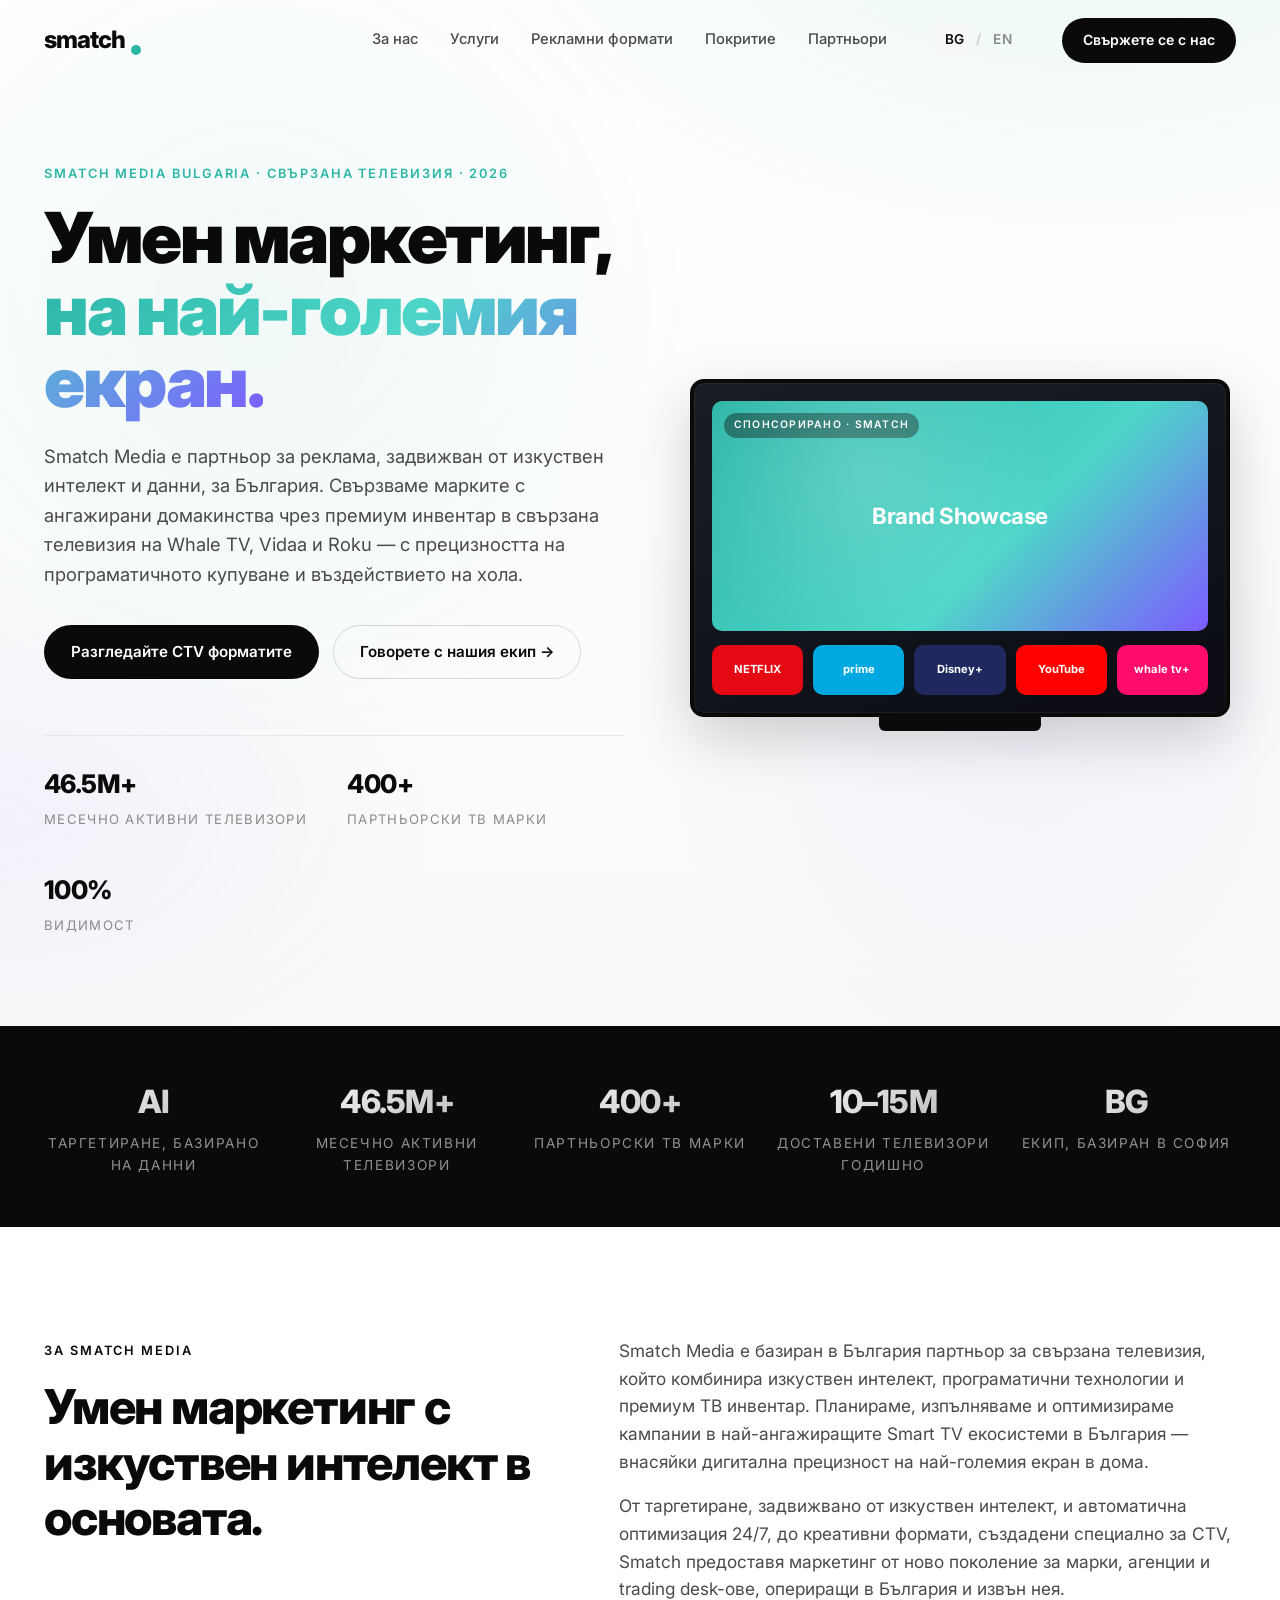
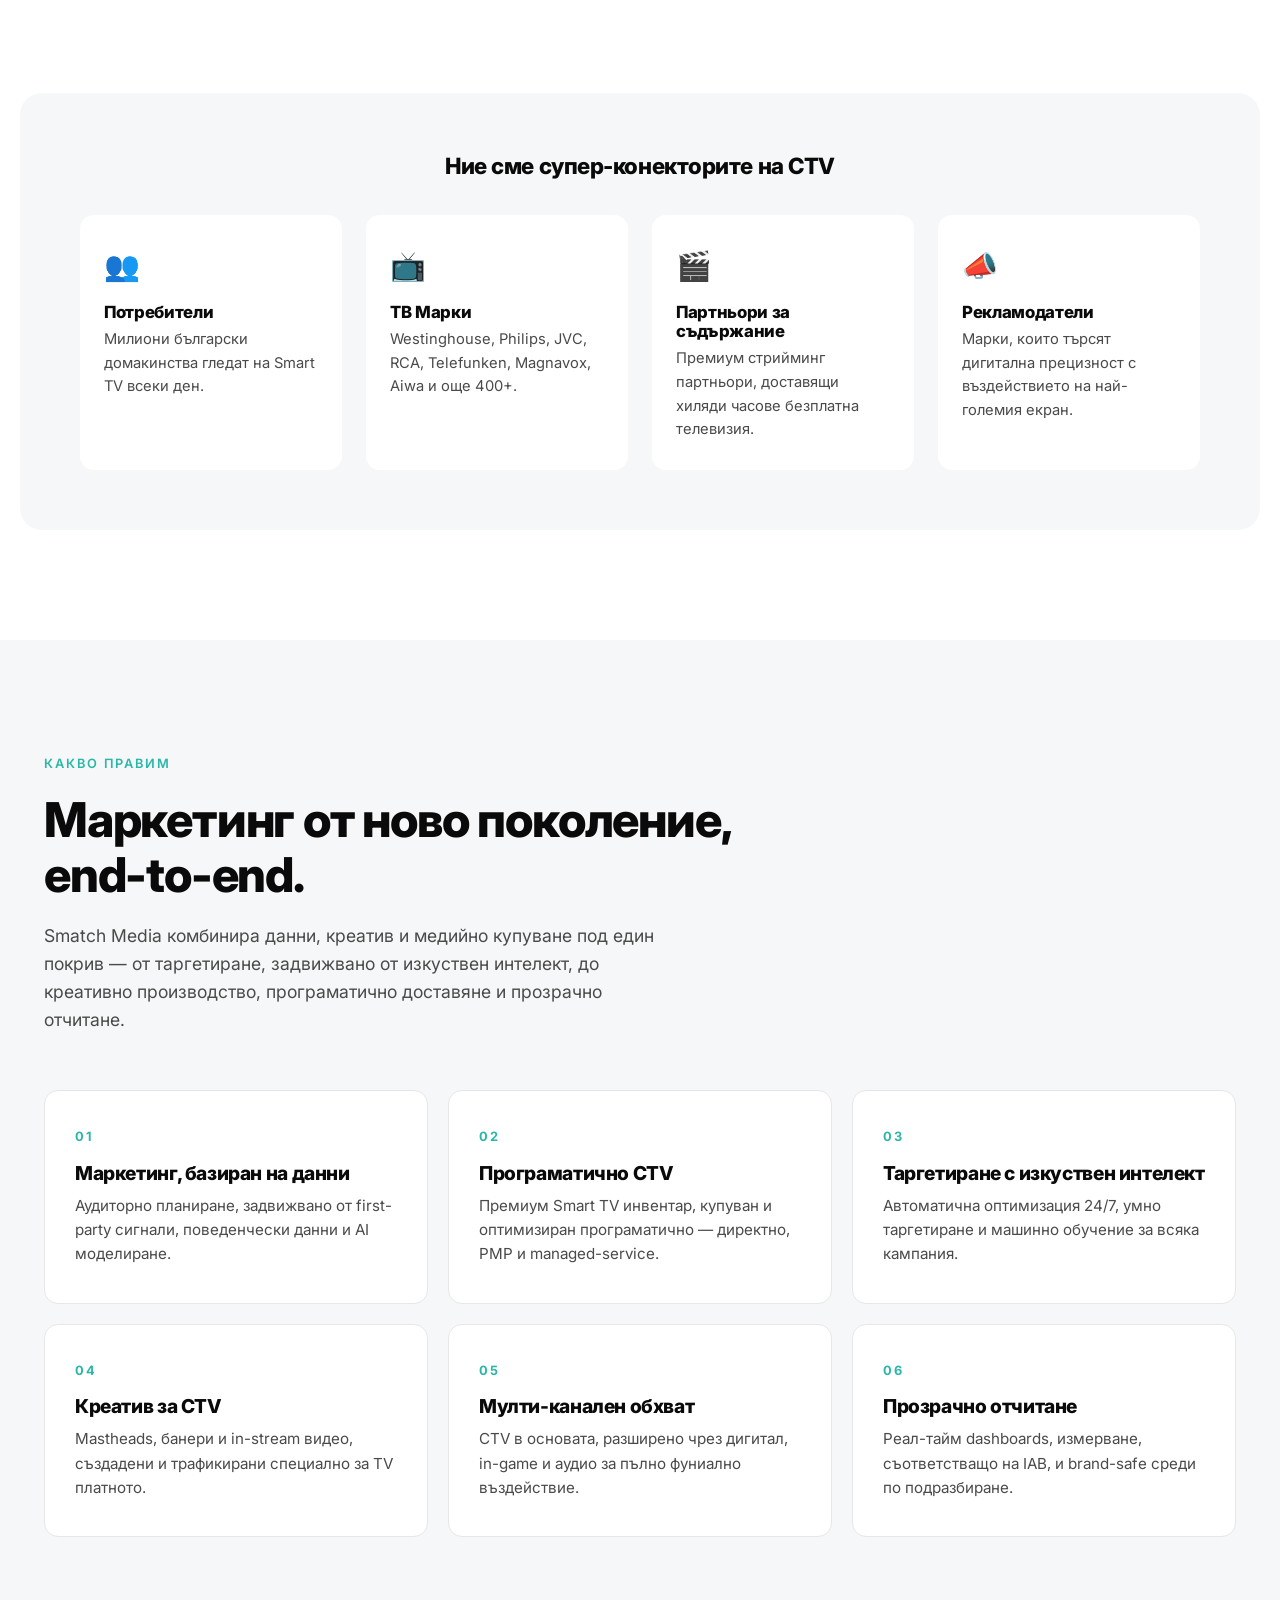
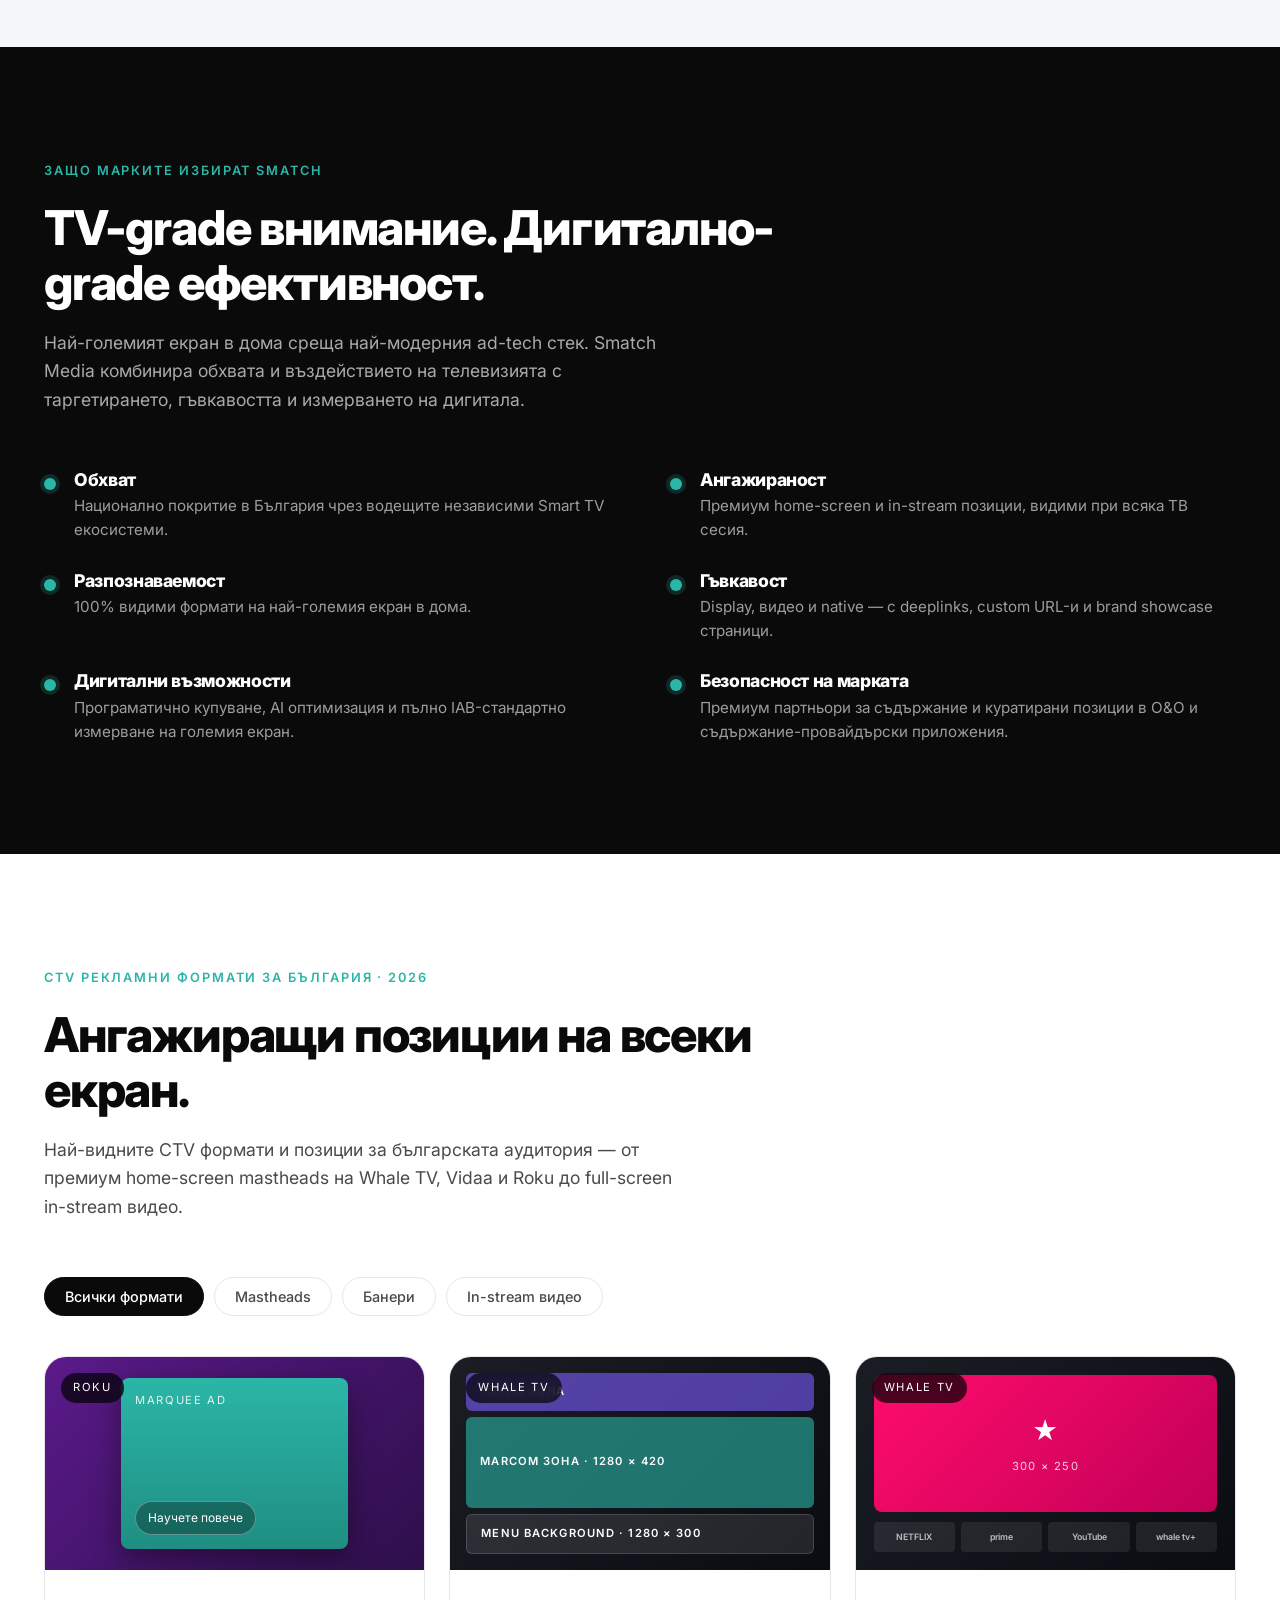
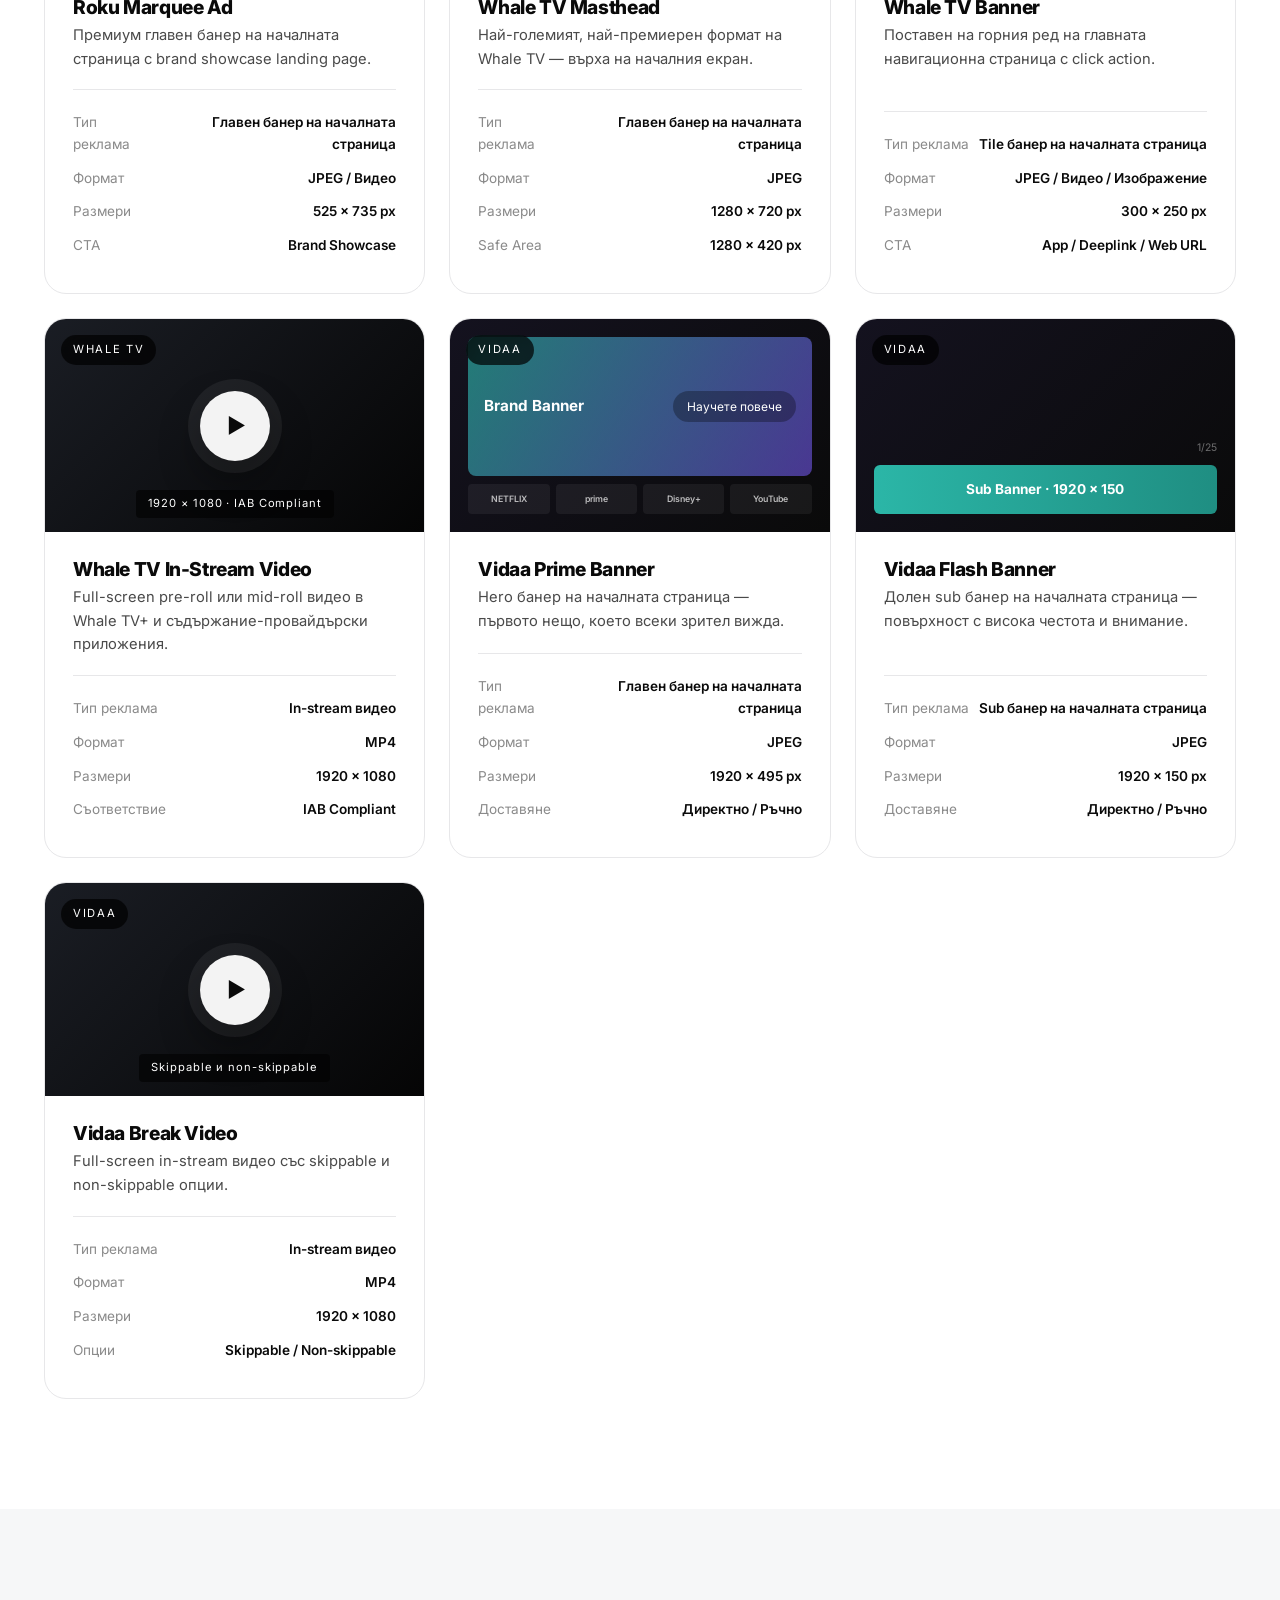
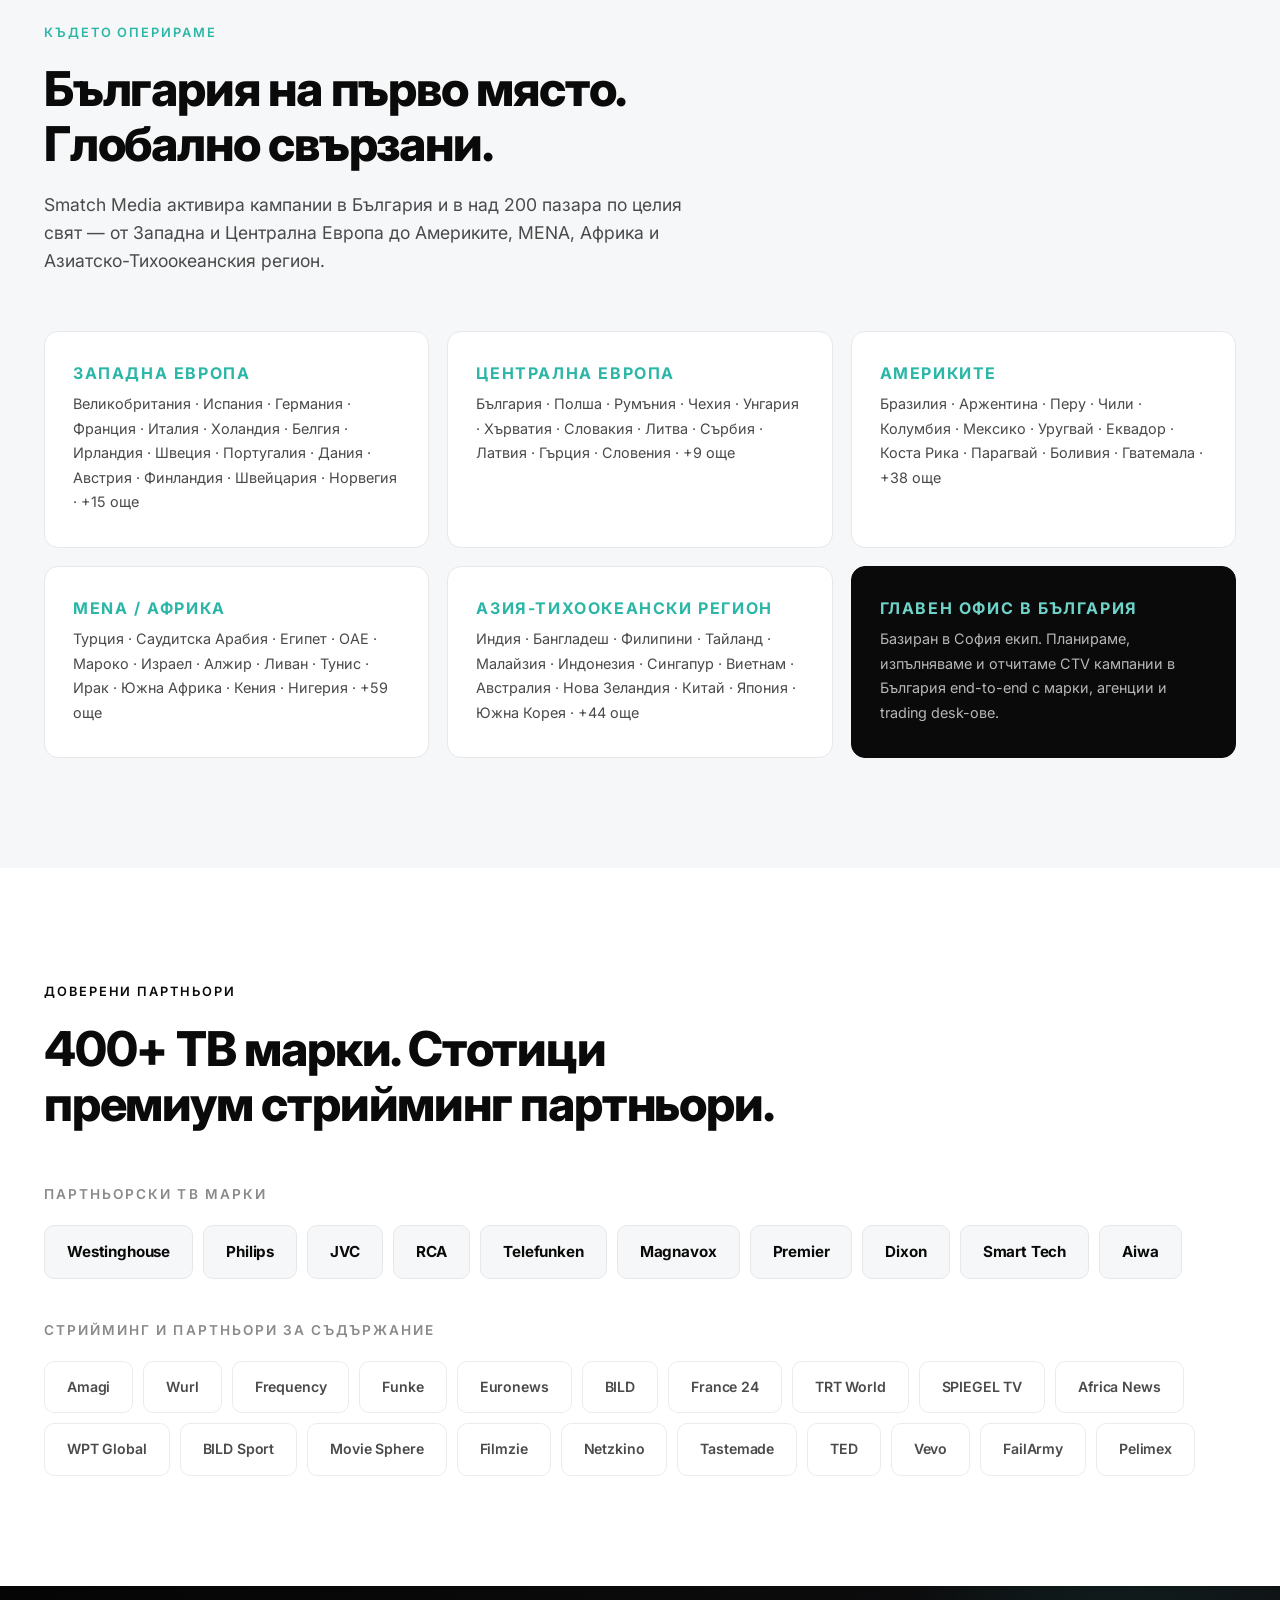
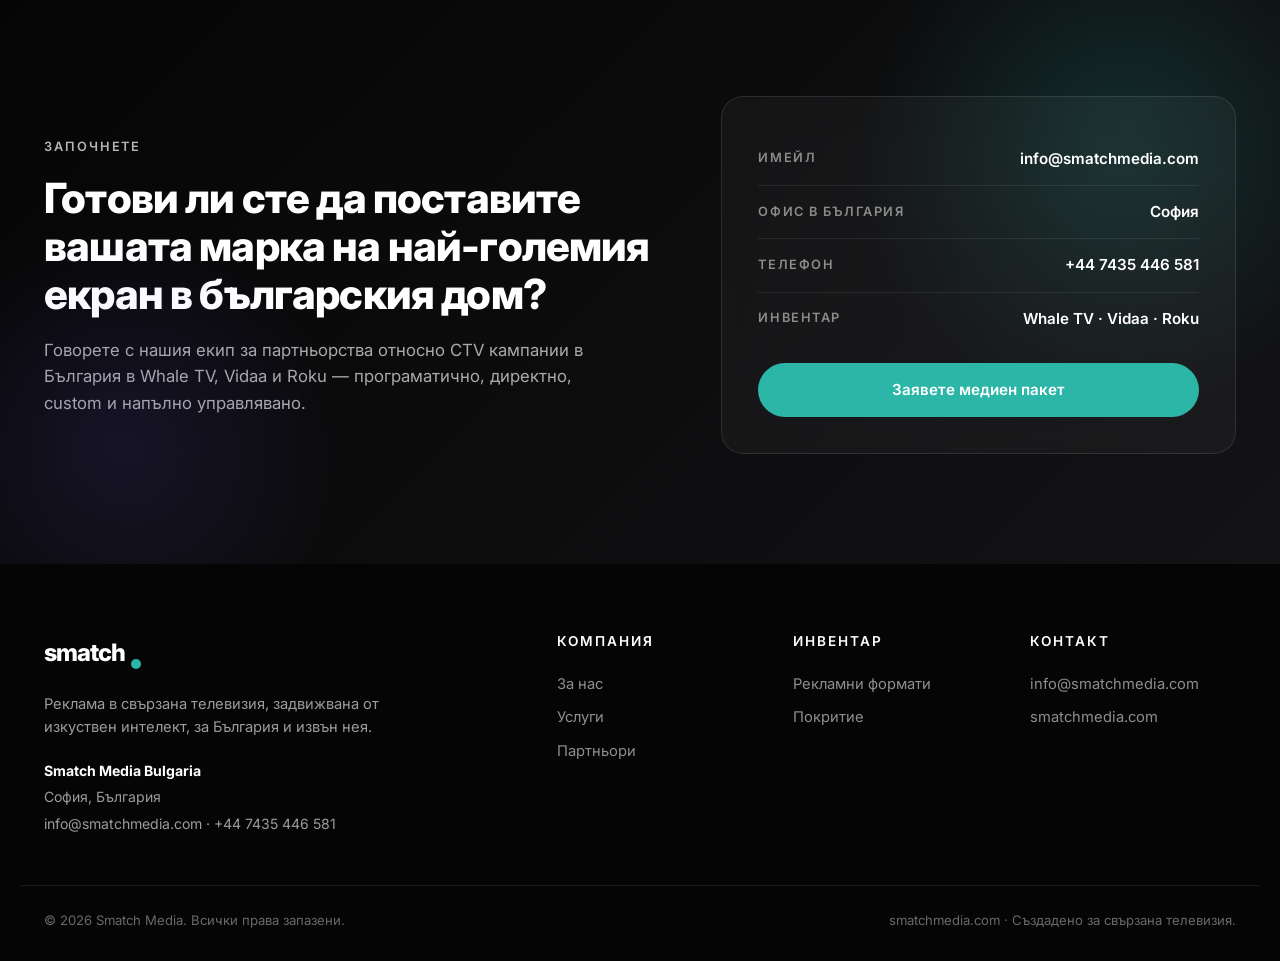
==== index.html @ 175dda56 "Initial Smatch Media Bulgaria CTV website Bulgarian-localised mirror of smatchmedia.uk with BG/EN la" ====
<!DOCTYPE html>
<html lang="bg">
<head>
  <meta charset="UTF-8" />
  <meta name="viewport" content="width=device-width, initial-scale=1.0" />
  <title>Smatch Media Bulgaria — Реклама в свързана телевизия с изкуствен интелект</title>
  <meta name="description" content="Smatch Media Bulgaria предоставя реклама в свързана телевизия (CTV), задвижвана от изкуствен интелект и данни, в Smart TV устройства в България — инвентар на Whale TV, Vidaa и Roku, програматично и директно." />
  <link rel="alternate" hreflang="bg" href="./" />
  <link rel="alternate" hreflang="en" href="en/" />
  <link rel="alternate" hreflang="x-default" href="./" />
  <link rel="preconnect" href="https://fonts.googleapis.com">
  <link rel="preconnect" href="https://fonts.gstatic.com" crossorigin>
  <link href="https://fonts.googleapis.com/css2?family=Inter:wght@300;400;500;600;700;800;900&display=swap" rel="stylesheet">
  <link rel="stylesheet" href="styles.css" />
</head>
<body>

  <!-- Navigation -->
  <header class="nav" id="nav">
    <div class="nav__inner container">
      <a href="#top" class="logo" aria-label="Smatch Media — начало">
        <span class="logo__text">smatch</span><span class="logo__dot"></span>
      </a>
      <nav class="nav__links" aria-label="Основна навигация">
        <a href="#about">За нас</a>
        <a href="#services">Услуги</a>
        <a href="#units">Рекламни формати</a>
        <a href="#coverage">Покритие</a>
        <a href="#partners">Партньори</a>
      </nav>
      <div class="lang-switch" role="group" aria-label="Език / Language">
        <a class="is-active" aria-current="page">BG</a>
        <span class="lang-switch__sep" aria-hidden="true">/</span>
        <a href="en/" hreflang="en">EN</a>
      </div>
      <a href="#contact" class="btn btn--primary nav__cta">Свържете се с нас</a>
      <button class="nav__toggle" aria-label="Меню" aria-expanded="false">
        <span></span><span></span><span></span>
      </button>
    </div>
  </header>

  <!-- Hero -->
  <section class="hero" id="top">
    <div class="hero__bg" aria-hidden="true"></div>
    <div class="container hero__inner">
      <div class="hero__content">
        <span class="eyebrow">Smatch Media Bulgaria · Свързана телевизия · 2026</span>
        <h1 class="hero__title">
          Умен маркетинг,<br />
          <span class="grad-text">на най-големия екран.</span>
        </h1>
        <p class="hero__lead">
          Smatch Media е партньор за реклама, задвижван от изкуствен интелект
          и данни, за България. Свързваме марките с ангажирани домакинства
          чрез премиум инвентар в свързана телевизия на Whale TV, Vidaa и
          Roku — с прецизността на програматичното купуване и въздействието
          на хола.
        </p>
        <div class="hero__ctas">
          <a href="#units" class="btn btn--primary">Разгледайте CTV форматите</a>
          <a href="#contact" class="btn btn--ghost">Говорете с нашия екип →</a>
        </div>
        <div class="hero__meta">
          <div><strong>46.5M+</strong><span>Месечно активни телевизори</span></div>
          <div><strong>400+</strong><span>Партньорски ТВ марки</span></div>
          <div><strong>100%</strong><span>Видимост</span></div>
        </div>
      </div>
      <div class="hero__visual" aria-hidden="true">
        <div class="tv">
          <div class="tv__screen">
            <div class="tv__row tv__row--featured">
              <div class="tile tile--feature">
                <span class="tile__badge">Спонсорирано · Smatch</span>
                <span class="tile__title">Brand Showcase</span>
              </div>
            </div>
            <div class="tv__row">
              <div class="tile tile--app netflix">NETFLIX</div>
              <div class="tile tile--app prime">prime</div>
              <div class="tile tile--app disney">Disney+</div>
              <div class="tile tile--app youtube">YouTube</div>
              <div class="tile tile--app whale">whale tv+</div>
            </div>
          </div>
          <div class="tv__stand"></div>
        </div>
      </div>
    </div>
  </section>

  <!-- Stats / Trust bar -->
  <section class="stats">
    <div class="container stats__inner">
      <div class="stat">
        <div class="stat__num">AI</div>
        <div class="stat__label">Таргетиране, базирано на данни</div>
      </div>
      <div class="stat">
        <div class="stat__num">46.5M+</div>
        <div class="stat__label">Месечно активни телевизори</div>
      </div>
      <div class="stat">
        <div class="stat__num">400+</div>
        <div class="stat__label">Партньорски ТВ марки</div>
      </div>
      <div class="stat">
        <div class="stat__num">10–15M</div>
        <div class="stat__label">Доставени телевизори годишно</div>
      </div>
      <div class="stat">
        <div class="stat__num">BG</div>
        <div class="stat__label">Екип, базиран в София</div>
      </div>
    </div>
  </section>

  <!-- About -->
  <section class="section about" id="about">
    <div class="container two-col">
      <div>
        <span class="eyebrow eyebrow--dark">За Smatch Media</span>
        <h2 class="section__title">Умен маркетинг с изкуствен интелект в основата.</h2>
      </div>
      <div class="about__copy">
        <p>
          Smatch Media е базиран в България партньор за свързана телевизия,
          който комбинира изкуствен интелект, програматични технологии и
          премиум ТВ инвентар. Планираме, изпълняваме и оптимизираме
          кампании в най-ангажиращите Smart TV екосистеми в България —
          внасяйки дигитална прецизност на най-големия екран в дома.
        </p>
        <p>
          От таргетиране, задвижвано от изкуствен интелект, и автоматична
          оптимизация 24/7, до креативни формати, създадени специално за
          CTV, Smatch предоставя маркетинг от ново поколение за марки,
          агенции и trading desk-ове, опериращи в България и извън нея.
        </p>
      </div>
    </div>

    <div class="container connectors">
      <h3 class="connectors__title">Ние сме супер-конекторите на CTV</h3>
      <div class="connectors__grid">
        <div class="connector">
          <div class="connector__icon" aria-hidden="true">👥</div>
          <h4>Потребители</h4>
          <p>Милиони български домакинства гледат на Smart TV всеки ден.</p>
        </div>
        <div class="connector">
          <div class="connector__icon" aria-hidden="true">📺</div>
          <h4>ТВ Марки</h4>
          <p>Westinghouse, Philips, JVC, RCA, Telefunken, Magnavox, Aiwa и още 400+.</p>
        </div>
        <div class="connector">
          <div class="connector__icon" aria-hidden="true">🎬</div>
          <h4>Партньори за съдържание</h4>
          <p>Премиум стрийминг партньори, доставящи хиляди часове безплатна телевизия.</p>
        </div>
        <div class="connector">
          <div class="connector__icon" aria-hidden="true">📣</div>
          <h4>Рекламодатели</h4>
          <p>Марки, които търсят дигитална прецизност с въздействието на най-големия екран.</p>
        </div>
      </div>
    </div>
  </section>

  <!-- Services -->
  <section class="section services" id="services">
    <div class="container">
      <div class="section__head">
        <span class="eyebrow">Какво правим</span>
        <h2 class="section__title">Маркетинг от ново поколение, end-to-end.</h2>
        <p class="section__lead">
          Smatch Media комбинира данни, креатив и медийно купуване под един
          покрив — от таргетиране, задвижвано от изкуствен интелект, до
          креативно производство, програматично доставяне и прозрачно
          отчитане.
        </p>
      </div>
      <div class="why__grid">
        <article class="card">
          <span class="card__num">01</span>
          <h3>Маркетинг, базиран на данни</h3>
          <p>Аудиторно планиране, задвижвано от first-party сигнали, поведенчески данни и AI моделиране.</p>
        </article>
        <article class="card">
          <span class="card__num">02</span>
          <h3>Програматично CTV</h3>
          <p>Премиум Smart TV инвентар, купуван и оптимизиран програматично — директно, PMP и managed-service.</p>
        </article>
        <article class="card">
          <span class="card__num">03</span>
          <h3>Таргетиране с изкуствен интелект</h3>
          <p>Автоматична оптимизация 24/7, умно таргетиране и машинно обучение за всяка кампания.</p>
        </article>
        <article class="card">
          <span class="card__num">04</span>
          <h3>Креатив за CTV</h3>
          <p>Mastheads, банери и in-stream видео, създадени и трафикирани специално за TV платното.</p>
        </article>
        <article class="card">
          <span class="card__num">05</span>
          <h3>Мулти-канален обхват</h3>
          <p>CTV в основата, разширено чрез дигитал, in-game и аудио за пълно фуниално въздействие.</p>
        </article>
        <article class="card">
          <span class="card__num">06</span>
          <h3>Прозрачно отчитане</h3>
          <p>Реал-тайм dashboards, измерване, съответстващо на IAB, и brand-safe среди по подразбиране.</p>
        </article>
      </div>
    </div>
  </section>

  <!-- Why CTV with Smatch -->
  <section class="section why" id="why">
    <div class="container">
      <div class="section__head">
        <span class="eyebrow">Защо марките избират Smatch</span>
        <h2 class="section__title">TV-grade внимание. Дигитално-grade ефективност.</h2>
        <p class="section__lead">
          Най-големият екран в дома среща най-модерния ad-tech стек.
          Smatch Media комбинира обхвата и въздействието на телевизията с
          таргетирането, гъвкавостта и измерването на дигитала.
        </p>
      </div>
      <div class="bullets">
        <div class="bullet"><span class="bullet__dot"></span><div><h4>Обхват</h4><p>Национално покритие в България чрез водещите независими Smart TV екосистеми.</p></div></div>
        <div class="bullet"><span class="bullet__dot"></span><div><h4>Ангажираност</h4><p>Премиум home-screen и in-stream позиции, видими при всяка ТВ сесия.</p></div></div>
        <div class="bullet"><span class="bullet__dot"></span><div><h4>Разпознаваемост</h4><p>100% видими формати на най-големия екран в дома.</p></div></div>
        <div class="bullet"><span class="bullet__dot"></span><div><h4>Гъвкавост</h4><p>Display, видео и native — с deeplinks, custom URL-и и brand showcase страници.</p></div></div>
        <div class="bullet"><span class="bullet__dot"></span><div><h4>Дигитални възможности</h4><p>Програматично купуване, AI оптимизация и пълно IAB-стандартно измерване на големия екран.</p></div></div>
        <div class="bullet"><span class="bullet__dot"></span><div><h4>Безопасност на марката</h4><p>Премиум партньори за съдържание и куратирани позиции в O&O и съдържание-провайдърски приложения.</p></div></div>
      </div>
    </div>
  </section>

  <!-- Ad Units -->
  <section class="section units" id="units">
    <div class="container">
      <div class="section__head">
        <span class="eyebrow">CTV рекламни формати за България · 2026</span>
        <h2 class="section__title">Ангажиращи позиции на всеки екран.</h2>
        <p class="section__lead">
          Най-видните CTV формати и позиции за българската аудитория — от
          премиум home-screen mastheads на Whale TV, Vidaa и Roku до
          full-screen in-stream видео.
        </p>
      </div>

      <div class="units__filter" role="tablist" aria-label="Категории рекламни формати">
        <button class="chip chip--active" data-filter="all" role="tab" aria-selected="true">Всички формати</button>
        <button class="chip" data-filter="masthead" role="tab" aria-selected="false">Mastheads</button>
        <button class="chip" data-filter="banner" role="tab" aria-selected="false">Банери</button>
        <button class="chip" data-filter="video" role="tab" aria-selected="false">In-stream видео</button>
      </div>

      <div class="units__grid">

        <article class="unit" data-cat="masthead">
          <div class="unit__brand">Roku</div>
          <div class="unit__visual unit__visual--marquee">
            <div class="marquee">
              <span class="marquee__label">Marquee Ad</span>
              <span class="marquee__cta">Научете повече</span>
            </div>
          </div>
          <div class="unit__body">
            <h3>Roku Marquee Ad</h3>
            <p class="unit__desc">Премиум главен банер на началната страница с brand showcase landing page.</p>
            <ul class="spec">
              <li><span>Тип реклама</span><b>Главен банер на началната страница</b></li>
              <li><span>Формат</span><b>JPEG / Видео</b></li>
              <li><span>Размери</span><b>525 × 735 px</b></li>
              <li><span>CTA</span><b>Brand Showcase</b></li>
            </ul>
          </div>
        </article>

        <article class="unit" data-cat="masthead">
          <div class="unit__brand">Whale TV</div>
          <div class="unit__visual unit__visual--whale-mast">
            <div class="zone zone--upper">Горна зона</div>
            <div class="zone zone--marcom">Marcom зона · 1280 × 420</div>
            <div class="zone zone--menu">Menu Background · 1280 × 300</div>
          </div>
          <div class="unit__body">
            <h3>Whale TV Masthead</h3>
            <p class="unit__desc">Най-големият, най-премиерен формат на Whale TV — върха на началния екран.</p>
            <ul class="spec">
              <li><span>Тип реклама</span><b>Главен банер на началната страница</b></li>
              <li><span>Формат</span><b>JPEG</b></li>
              <li><span>Размери</span><b>1280 × 720 px</b></li>
              <li><span>Safe Area</span><b>1280 × 420 px</b></li>
            </ul>
          </div>
        </article>

        <article class="unit" data-cat="banner">
          <div class="unit__brand">Whale TV</div>
          <div class="unit__visual unit__visual--whale-banner">
            <div class="banner-tile">
              <span class="banner-tile__star">★</span>
              <span class="banner-tile__label">300 × 250</span>
            </div>
            <div class="banner-row">
              <div class="banner-app netflix">NETFLIX</div>
              <div class="banner-app prime">prime</div>
              <div class="banner-app youtube">YouTube</div>
              <div class="banner-app whale">whale tv+</div>
            </div>
          </div>
          <div class="unit__body">
            <h3>Whale TV Banner</h3>
            <p class="unit__desc">Поставен на горния ред на главната навигационна страница с click action.</p>
            <ul class="spec">
              <li><span>Тип реклама</span><b>Tile банер на началната страница</b></li>
              <li><span>Формат</span><b>JPEG / Видео / Изображение</b></li>
              <li><span>Размери</span><b>300 × 250 px</b></li>
              <li><span>CTA</span><b>App / Deeplink / Web URL</b></li>
            </ul>
          </div>
        </article>

        <article class="unit" data-cat="video">
          <div class="unit__brand">Whale TV</div>
          <div class="unit__visual unit__visual--video">
            <div class="play">
              <span class="play__icon">▶</span>
            </div>
            <span class="video-tag">1920 × 1080 · IAB Compliant</span>
          </div>
          <div class="unit__body">
            <h3>Whale TV In-Stream Video</h3>
            <p class="unit__desc">Full-screen pre-roll или mid-roll видео в Whale TV+ и съдържание-провайдърски приложения.</p>
            <ul class="spec">
              <li><span>Тип реклама</span><b>In-stream видео</b></li>
              <li><span>Формат</span><b>MP4</b></li>
              <li><span>Размери</span><b>1920 × 1080</b></li>
              <li><span>Съответствие</span><b>IAB Compliant</b></li>
            </ul>
          </div>
        </article>

        <article class="unit" data-cat="masthead">
          <div class="unit__brand">Vidaa</div>
          <div class="unit__visual unit__visual--vidaa-prime">
            <div class="vidaa-banner">
              <span class="vidaa-banner__title">Brand Banner</span>
              <span class="vidaa-banner__cta">Научете повече</span>
            </div>
            <div class="vidaa-row">
              <span>NETFLIX</span><span>prime</span><span>Disney+</span><span>YouTube</span>
            </div>
          </div>
          <div class="unit__body">
            <h3>Vidaa Prime Banner</h3>
            <p class="unit__desc">Hero банер на началната страница — първото нещо, което всеки зрител вижда.</p>
            <ul class="spec">
              <li><span>Тип реклама</span><b>Главен банер на началната страница</b></li>
              <li><span>Формат</span><b>JPEG</b></li>
              <li><span>Размери</span><b>1920 × 495 px</b></li>
              <li><span>Доставяне</span><b>Директно / Ръчно</b></li>
            </ul>
          </div>
        </article>

        <article class="unit" data-cat="banner">
          <div class="unit__brand">Vidaa</div>
          <div class="unit__visual unit__visual--vidaa-flash">
            <div class="flash-row"><span>1/25</span></div>
            <div class="flash-banner">Sub Banner · 1920 × 150</div>
          </div>
          <div class="unit__body">
            <h3>Vidaa Flash Banner</h3>
            <p class="unit__desc">Долен sub банер на началната страница — повърхност с висока честота и внимание.</p>
            <ul class="spec">
              <li><span>Тип реклама</span><b>Sub банер на началната страница</b></li>
              <li><span>Формат</span><b>JPEG</b></li>
              <li><span>Размери</span><b>1920 × 150 px</b></li>
              <li><span>Доставяне</span><b>Директно / Ръчно</b></li>
            </ul>
          </div>
        </article>

        <article class="unit" data-cat="video">
          <div class="unit__brand">Vidaa</div>
          <div class="unit__visual unit__visual--video">
            <div class="play"><span class="play__icon">▶</span></div>
            <span class="video-tag">Skippable и non-skippable</span>
          </div>
          <div class="unit__body">
            <h3>Vidaa Break Video</h3>
            <p class="unit__desc">Full-screen in-stream видео със skippable и non-skippable опции.</p>
            <ul class="spec">
              <li><span>Тип реклама</span><b>In-stream видео</b></li>
              <li><span>Формат</span><b>MP4</b></li>
              <li><span>Размери</span><b>1920 × 1080</b></li>
              <li><span>Опции</span><b>Skippable / Non-skippable</b></li>
            </ul>
          </div>
        </article>

      </div>
    </div>
  </section>

  <!-- Coverage -->
  <section class="section coverage" id="coverage">
    <div class="container">
      <div class="section__head">
        <span class="eyebrow">Където оперираме</span>
        <h2 class="section__title">България на първо място. Глобално свързани.</h2>
        <p class="section__lead">
          Smatch Media активира кампании в България и в над 200 пазара по
          целия свят — от Западна и Централна Европа до Америките, MENA,
          Африка и Азиатско-Тихоокеанския регион.
        </p>
      </div>

      <div class="coverage__grid">
        <div class="region">
          <h4>Западна Европа</h4>
          <p>Великобритания · Испания · Германия · Франция · Италия · Холандия · Белгия · Ирландия · Швеция · Португалия · Дания · Австрия · Финландия · Швейцария · Норвегия · +15 още</p>
        </div>
        <div class="region">
          <h4>Централна Европа</h4>
          <p>България · Полша · Румъния · Чехия · Унгария · Хърватия · Словакия · Литва · Сърбия · Латвия · Гърция · Словения · +9 още</p>
        </div>
        <div class="region">
          <h4>Америките</h4>
          <p>Бразилия · Аржентина · Перу · Чили · Колумбия · Мексико · Уругвай · Еквадор · Коста Рика · Парагвай · Боливия · Гватемала · +38 още</p>
        </div>
        <div class="region">
          <h4>MENA / Африка</h4>
          <p>Турция · Саудитска Арабия · Египет · ОАЕ · Мароко · Израел · Алжир · Ливан · Тунис · Ирак · Южна Африка · Кения · Нигерия · +59 още</p>
        </div>
        <div class="region">
          <h4>Азия-Тихоокеански регион</h4>
          <p>Индия · Бангладеш · Филипини · Тайланд · Малайзия · Индонезия · Сингапур · Виетнам · Австралия · Нова Зеландия · Китай · Япония · Южна Корея · +44 още</p>
        </div>
        <div class="region region--accent">
          <h4>Главен офис в България</h4>
          <p>Базиран в София екип. Планираме, изпълняваме и отчитаме CTV кампании в България end-to-end с марки, агенции и trading desk-ове.</p>
        </div>
      </div>
    </div>
  </section>

  <!-- Partners -->
  <section class="section partners" id="partners">
    <div class="container">
      <div class="section__head">
        <span class="eyebrow eyebrow--dark">Доверени партньори</span>
        <h2 class="section__title">400+ ТВ марки. Стотици премиум стрийминг партньори.</h2>
      </div>

      <div class="partners__group">
        <h4>Партньорски ТВ марки</h4>
        <div class="logos">
          <span>Westinghouse</span><span>Philips</span><span>JVC</span><span>RCA</span>
          <span>Telefunken</span><span>Magnavox</span><span>Premier</span><span>Dixon</span>
          <span>Smart Tech</span><span>Aiwa</span>
        </div>
      </div>

      <div class="partners__group">
        <h4>Стрийминг и партньори за съдържание</h4>
        <div class="logos logos--alt">
          <span>Amagi</span><span>Wurl</span><span>Frequency</span><span>Funke</span>
          <span>Euronews</span><span>BILD</span><span>France 24</span><span>TRT World</span>
          <span>SPIEGEL TV</span><span>Africa News</span><span>WPT Global</span><span>BILD Sport</span>
          <span>Movie Sphere</span><span>Filmzie</span><span>Netzkino</span><span>Tastemade</span>
          <span>TED</span><span>Vevo</span><span>FailArmy</span><span>Pelimex</span>
        </div>
      </div>
    </div>
  </section>

  <!-- CTA / Contact -->
  <section class="section cta" id="contact">
    <div class="container cta__inner">
      <div class="cta__copy">
        <span class="eyebrow eyebrow--light">Започнете</span>
        <h2>Готови ли сте да поставите вашата марка на най-големия екран в българския дом?</h2>
        <p>Говорете с нашия екип за партньорства относно CTV кампании в България в Whale TV, Vidaa и Roku — програматично, директно, custom и напълно управлявано.</p>
      </div>
      <div class="cta__card">
        <div class="cta__row">
          <span class="cta__label">Имейл</span>
          <a class="cta__value" href="mailto:info@smatchmedia.com">info@smatchmedia.com</a>
        </div>
        <div class="cta__row">
          <span class="cta__label">Офис в България</span>
          <span class="cta__value">София</span>
        </div>
        <div class="cta__row">
          <span class="cta__label">Телефон</span>
          <a class="cta__value" href="tel:+447435446581">+44 7435 446 581</a>
        </div>
        <div class="cta__row">
          <span class="cta__label">Инвентар</span>
          <span class="cta__value">Whale TV · Vidaa · Roku</span>
        </div>
        <a href="mailto:info@smatchmedia.com?subject=Запитване%20за%20CTV%20кампания%20в%20България" class="btn btn--primary btn--block">Заявете медиен пакет</a>
      </div>
    </div>
  </section>

  <!-- Footer -->
  <footer class="footer">
    <div class="container footer__inner">
      <div class="footer__brand">
        <a href="#top" class="logo logo--light">
          <span class="logo__text">smatch</span><span class="logo__dot"></span>
        </a>
        <p>Реклама в свързана телевизия, задвижвана от изкуствен интелект, за България и извън нея.</p>
        <div class="footer__addr">
          <strong>Smatch Media Bulgaria</strong>
          <span>София, България</span>
          <span>info@smatchmedia.com · +44 7435 446 581</span>
        </div>
      </div>
      <div class="footer__cols">
        <div>
          <h5>Компания</h5>
          <a href="#about">За нас</a>
          <a href="#services">Услуги</a>
          <a href="#partners">Партньори</a>
        </div>
        <div>
          <h5>Инвентар</h5>
          <a href="#units">Рекламни формати</a>
          <a href="#coverage">Покритие</a>
        </div>
        <div>
          <h5>Контакт</h5>
          <a href="mailto:info@smatchmedia.com">info@smatchmedia.com</a>
          <a href="https://smatchmedia.com">smatchmedia.com</a>
        </div>
      </div>
    </div>
    <div class="footer__bottom container">
      <span>© 2026 Smatch Media. Всички права запазени.</span>
      <span>smatchmedia.com · Създадено за свързана телевизия.</span>
    </div>
  </footer>

  <script src="script.js"></script>
</body>
</html>
---- styles.css ----
/* ===== Reset & base ===== */
*, *::before, *::after { box-sizing: border-box; }
html { scroll-behavior: smooth; }
body {
  margin: 0;
  font-family: 'Inter', -apple-system, BlinkMacSystemFont, 'Segoe UI', Roboto, sans-serif;
  font-weight: 400;
  color: #0a0a0a;
  background: #ffffff;
  line-height: 1.6;
  -webkit-font-smoothing: antialiased;
  -moz-osx-font-smoothing: grayscale;
}
img { max-width: 100%; display: block; }
a { color: inherit; text-decoration: none; transition: color .2s ease; }
button { font-family: inherit; cursor: pointer; border: 0; background: transparent; }
h1, h2, h3, h4, h5 { margin: 0 0 .5em; line-height: 1.15; letter-spacing: -.02em; font-weight: 800; }
p { margin: 0 0 1em; }

/* ===== Tokens (Smatch Media palette) ===== */
:root {
  --bg: #ffffff;
  --bg-soft: #f6f7f8;
  --bg-dark: #0a0a0a;
  --bg-darker: #050505;
  --ink: #0a0a0a;
  --ink-soft: #4a4a4a;
  --ink-muted: #8a8a8a;
  --line: #e7e7e9;
  --line-dark: #1f1f23;
  --teal: #2BB6A7;        /* Smatch primary accent (the dot) */
  --teal-700: #1f8e82;
  --teal-300: #6ed3c8;
  --violet: #7C5CFF;      /* secondary accent */
  --pink: #ff0c6c;        /* tertiary (Whale TV mock) */
  --radius: 14px;
  --radius-lg: 22px;
  --shadow-sm: 0 1px 2px rgba(0,0,0,.05);
  --shadow-md: 0 8px 30px rgba(0,0,0,.08);
  --shadow-lg: 0 20px 60px rgba(0,0,0,.18);
  --max: 1240px;
}

/* ===== Layout ===== */
.container {
  width: 100%;
  max-width: var(--max);
  margin: 0 auto;
  padding: 0 24px;
}
.section { padding: 110px 0; }
.section__head {
  max-width: 760px;
  margin: 0 0 56px;
}
.section__title {
  font-size: clamp(2rem, 4vw, 3rem);
  font-weight: 800;
  letter-spacing: -.025em;
  margin-bottom: .4em;
}
.section__lead {
  font-size: 1.1rem;
  color: var(--ink-soft);
  max-width: 640px;
}
.eyebrow {
  display: inline-block;
  font-size: .8rem;
  font-weight: 600;
  text-transform: uppercase;
  letter-spacing: .15em;
  color: var(--teal);
  margin-bottom: 18px;
}
.eyebrow--dark { color: var(--ink); }
.eyebrow--light { color: rgba(255,255,255,.7); }

/* ===== Buttons ===== */
.btn {
  display: inline-flex;
  align-items: center;
  justify-content: center;
  gap: 8px;
  padding: 14px 26px;
  border-radius: 999px;
  font-weight: 600;
  font-size: .95rem;
  transition: transform .15s ease, background .2s ease, color .2s ease, box-shadow .2s ease;
  white-space: nowrap;
  border: 1.5px solid transparent;
}
.btn--primary { background: var(--ink); color: #fff; }
.btn--primary:hover { background: var(--teal); transform: translateY(-1px); box-shadow: 0 12px 30px rgba(43,182,167,.35); }
.btn--ghost { color: var(--ink); border-color: rgba(0,0,0,.15); }
.btn--ghost:hover { border-color: var(--ink); transform: translateY(-1px); }
.btn--block { width: 100%; margin-top: 18px; }

/* ===== Smatch Logo ===== */
.logo {
  display: inline-flex;
  align-items: baseline;
  gap: 4px;
  font-weight: 800;
  font-size: 1.5rem;
  letter-spacing: -.04em;
  color: var(--ink);
  font-family: 'Inter', sans-serif;
}
.logo__text {
  font-weight: 800;
  text-transform: lowercase;
}
.logo__dot {
  width: 10px;
  height: 10px;
  border-radius: 50%;
  background: var(--teal);
  display: inline-block;
  margin-left: 2px;
  flex-shrink: 0;
  align-self: flex-end;
  margin-bottom: 4px;
  box-shadow: 0 0 0 0 rgba(43,182,167,.5);
  animation: pulse 2.4s ease-in-out infinite;
}
@keyframes pulse {
  0%, 100% { box-shadow: 0 0 0 0 rgba(43,182,167,.4); }
  50% { box-shadow: 0 0 0 6px rgba(43,182,167,0); }
}
.logo--light { color: #fff; }

/* ===== Nav ===== */
.nav {
  position: fixed;
  top: 0; left: 0; right: 0;
  z-index: 50;
  padding: 18px 0;
  transition: background .25s ease, box-shadow .25s ease, padding .25s ease;
  backdrop-filter: blur(0);
}
.nav.is-scrolled {
  background: rgba(255,255,255,.85);
  backdrop-filter: saturate(180%) blur(14px);
  box-shadow: 0 1px 0 rgba(0,0,0,.06);
  padding: 12px 0;
}
.nav__inner {
  display: flex;
  align-items: center;
  justify-content: space-between;
  gap: 24px;
}
.nav__links {
  display: flex;
  gap: 32px;
  margin-left: auto;
  margin-right: 24px;
}
.nav__links a {
  font-size: .92rem;
  font-weight: 500;
  color: var(--ink-soft);
}
.nav__links a:hover { color: var(--ink); }
.nav__cta { padding: 10px 20px; font-size: .88rem; }

.lang-switch {
  display: flex;
  align-items: center;
  gap: 2px;
  margin-right: 16px;
  font-size: .85rem;
  font-weight: 600;
  letter-spacing: .02em;
}
.lang-switch a {
  color: var(--ink-muted);
  padding: 6px 10px;
  border-radius: 8px;
  transition: color .2s ease, background .2s ease;
}
.lang-switch a:hover { color: var(--ink); }
.lang-switch a.is-active {
  color: var(--ink);
  background: var(--bg-soft);
}
.lang-switch__sep {
  color: var(--ink-muted);
  opacity: .4;
}

.nav__toggle {
  display: none;
  width: 40px; height: 40px;
  flex-direction: column;
  gap: 5px;
  align-items: center;
  justify-content: center;
}
.nav__toggle span {
  display: block;
  width: 22px; height: 2px;
  background: var(--ink);
  transition: transform .2s ease, opacity .2s ease;
}

/* ===== Hero ===== */
.hero {
  position: relative;
  padding: 160px 0 90px;
  overflow: hidden;
  background:
    radial-gradient(1100px 600px at 85% -10%, rgba(43,182,167,.10) 0%, transparent 60%),
    radial-gradient(800px 500px at 0% 80%, rgba(124,92,255,.06) 0%, transparent 55%),
    linear-gradient(180deg, #ffffff 0%, #f8faf9 100%);
}
.hero__bg {
  position: absolute;
  inset: 0;
  background-image:
    radial-gradient(circle at 20% 30%, rgba(43,182,167,.06) 0%, transparent 35%),
    radial-gradient(circle at 80% 70%, rgba(124,92,255,.05) 0%, transparent 30%);
  pointer-events: none;
}
.hero__inner {
  position: relative;
  display: grid;
  grid-template-columns: 1.05fr 1fr;
  gap: 60px;
  align-items: center;
}
.hero__title {
  font-size: clamp(2.5rem, 5.5vw, 4.5rem);
  font-weight: 900;
  letter-spacing: -.035em;
  line-height: 1.02;
  margin-bottom: 24px;
}
.grad-text {
  background: linear-gradient(135deg, var(--teal) 0%, #4dd6c8 50%, var(--violet) 100%);
  -webkit-background-clip: text;
  background-clip: text;
  color: transparent;
}
.hero__lead {
  font-size: 1.15rem;
  color: var(--ink-soft);
  max-width: 560px;
  margin-bottom: 36px;
}
.hero__ctas {
  display: flex;
  gap: 14px;
  margin-bottom: 56px;
  flex-wrap: wrap;
}
.hero__meta {
  display: flex;
  gap: 40px;
  flex-wrap: wrap;
  padding-top: 28px;
  border-top: 1px solid var(--line);
}
.hero__meta div { display: flex; flex-direction: column; }
.hero__meta strong {
  font-size: 1.6rem;
  font-weight: 800;
  color: var(--ink);
  letter-spacing: -.02em;
}
.hero__meta span {
  font-size: .82rem;
  color: var(--ink-muted);
  text-transform: uppercase;
  letter-spacing: .1em;
  margin-top: 4px;
}

/* ===== Hero TV mock ===== */
.hero__visual {
  display: flex;
  justify-content: center;
  align-items: center;
}
.tv {
  width: 100%;
  max-width: 540px;
  aspect-ratio: 16/10;
  position: relative;
}
.tv__screen {
  width: 100%;
  height: 100%;
  background: linear-gradient(160deg, #1a1d24 0%, #0a0c12 100%);
  border-radius: 14px;
  border: 4px solid #0a0a0a;
  box-shadow: var(--shadow-lg), inset 0 0 0 1px rgba(255,255,255,.05);
  padding: 18px;
  display: flex;
  flex-direction: column;
  gap: 14px;
  overflow: hidden;
}
.tv__row { display: flex; gap: 10px; }
.tv__row--featured { flex: 1; }
.tile {
  flex: 1;
  border-radius: 10px;
  display: flex;
  align-items: center;
  justify-content: center;
  font-weight: 700;
  font-size: .8rem;
  color: #fff;
  position: relative;
  overflow: hidden;
}
.tile--feature {
  flex-direction: column;
  background: linear-gradient(135deg, var(--teal) 0%, #4dd6c8 60%, var(--violet) 100%);
  font-size: 1.4rem;
  letter-spacing: -.02em;
  position: relative;
}
.tile--feature::after {
  content: '';
  position: absolute;
  inset: 0;
  background: radial-gradient(circle at 30% 30%, rgba(255,255,255,.18) 0%, transparent 50%);
}
.tile__badge {
  position: absolute;
  top: 12px; left: 12px;
  background: rgba(0,0,0,.4);
  backdrop-filter: blur(6px);
  padding: 4px 10px;
  border-radius: 999px;
  font-size: .65rem;
  text-transform: uppercase;
  letter-spacing: .12em;
  font-weight: 600;
}
.tile--app { font-size: .7rem; min-height: 50px; }
.tile.netflix { background: #e50914; }
.tile.prime { background: #00a8e1; }
.tile.disney { background: #1f2960; }
.tile.youtube { background: #ff0000; }
.tile.whale { background: var(--pink); }

.tv__stand {
  position: absolute;
  bottom: -14px;
  left: 50%;
  transform: translateX(-50%);
  width: 30%;
  height: 14px;
  background: #0a0a0a;
  border-radius: 0 0 6px 6px;
}

/* ===== Stats ===== */
.stats {
  background: var(--bg-dark);
  color: #fff;
  padding: 50px 0;
}
.stats__inner {
  display: grid;
  grid-template-columns: repeat(5, 1fr);
  gap: 24px;
  text-align: center;
}
.stat__num {
  font-size: clamp(1.5rem, 2.5vw, 2.2rem);
  font-weight: 800;
  letter-spacing: -.025em;
  background: linear-gradient(135deg, #fff 0%, #b0b0b0 100%);
  -webkit-background-clip: text;
  background-clip: text;
  color: transparent;
}
.stat__label {
  font-size: .85rem;
  color: rgba(255,255,255,.55);
  text-transform: uppercase;
  letter-spacing: .12em;
  margin-top: 6px;
}

/* ===== About ===== */
.about { background: #fff; }
.two-col {
  display: grid;
  grid-template-columns: 1fr 1.2fr;
  gap: 60px;
  align-items: start;
  margin-bottom: 90px;
}
.about__copy p {
  font-size: 1.08rem;
  color: var(--ink-soft);
}
.about__copy p:last-child { margin-bottom: 0; }

.connectors {
  background: var(--bg-soft);
  padding: 60px;
  border-radius: var(--radius-lg);
}
.connectors__title {
  font-size: 1.4rem;
  margin-bottom: 36px;
  text-align: center;
}
.connectors__grid {
  display: grid;
  grid-template-columns: repeat(4, 1fr);
  gap: 24px;
}
.connector {
  background: #fff;
  padding: 28px 24px;
  border-radius: var(--radius);
  text-align: left;
  transition: transform .25s ease, box-shadow .25s ease;
}
.connector:hover {
  transform: translateY(-4px);
  box-shadow: var(--shadow-md);
}
.connector__icon {
  font-size: 1.8rem;
  margin-bottom: 14px;
}
.connector h4 { font-size: 1.05rem; margin-bottom: 6px; }
.connector p { font-size: .92rem; color: var(--ink-soft); margin: 0; }

/* ===== Services (light section) ===== */
.services { background: var(--bg-soft); }
.why__grid {
  display: grid;
  grid-template-columns: repeat(3, 1fr);
  gap: 20px;
}
.services .card {
  background: #fff;
  border: 1px solid var(--line);
  padding: 36px 30px;
  border-radius: var(--radius);
  transition: border-color .25s ease, transform .25s ease, box-shadow .25s ease;
}
.services .card:hover {
  border-color: var(--teal);
  transform: translateY(-4px);
  box-shadow: 0 12px 36px rgba(43,182,167,.10);
}
.services .card__num {
  display: block;
  font-size: .8rem;
  color: var(--teal);
  font-weight: 700;
  letter-spacing: .15em;
  margin-bottom: 14px;
}
.services .card h3 { color: var(--ink); font-size: 1.2rem; margin-bottom: 10px; }
.services .card p { color: var(--ink-soft); font-size: .95rem; margin: 0; }

/* ===== Why (dark with bullet list) ===== */
.why {
  background: var(--bg-dark);
  color: #fff;
}
.why .section__title { color: #fff; }
.why .section__lead { color: rgba(255,255,255,.65); }
.bullets {
  display: grid;
  grid-template-columns: repeat(2, 1fr);
  gap: 28px 60px;
}
.bullet {
  display: flex;
  gap: 18px;
  align-items: flex-start;
}
.bullet__dot {
  width: 12px; height: 12px;
  border-radius: 50%;
  background: var(--teal);
  margin-top: 8px;
  flex-shrink: 0;
  box-shadow: 0 0 0 4px rgba(43,182,167,.18);
}
.bullet h4 { font-size: 1.1rem; margin-bottom: 4px; color: #fff; }
.bullet p { color: rgba(255,255,255,.6); font-size: .95rem; margin: 0; }

/* ===== Units ===== */
.units { background: #fff; }
.units__filter {
  display: flex;
  gap: 10px;
  flex-wrap: wrap;
  margin-bottom: 40px;
}
.chip {
  padding: 10px 20px;
  border-radius: 999px;
  background: #fff;
  border: 1px solid var(--line);
  font-size: .9rem;
  font-weight: 500;
  color: var(--ink-soft);
  transition: all .2s ease;
}
.chip:hover { border-color: var(--ink); color: var(--ink); }
.chip--active { background: var(--ink); color: #fff; border-color: var(--ink); }

.units__grid {
  display: grid;
  grid-template-columns: repeat(3, 1fr);
  gap: 24px;
}
.unit {
  background: #fff;
  border-radius: var(--radius-lg);
  overflow: hidden;
  border: 1px solid var(--line);
  transition: transform .3s ease, box-shadow .3s ease, border-color .3s ease;
  display: flex;
  flex-direction: column;
}
.unit:hover {
  transform: translateY(-6px);
  box-shadow: var(--shadow-md);
  border-color: var(--teal-300);
}
.unit__brand {
  position: absolute;
  top: 16px; left: 16px;
  background: rgba(0,0,0,.7);
  backdrop-filter: blur(8px);
  color: #fff;
  font-size: .7rem;
  text-transform: uppercase;
  letter-spacing: .15em;
  padding: 6px 12px;
  border-radius: 999px;
  z-index: 2;
}
.unit__visual {
  position: relative;
  aspect-ratio: 16/9;
  background: linear-gradient(135deg, #1a1d24 0%, #0a0c12 100%);
  display: flex;
  align-items: center;
  justify-content: center;
  overflow: hidden;
}
.unit__body { padding: 26px 28px 30px; flex: 1; display: flex; flex-direction: column; }
.unit__body h3 { font-size: 1.2rem; margin-bottom: 6px; }
.unit__desc { color: var(--ink-soft); font-size: .92rem; margin-bottom: 18px; }
.spec {
  list-style: none;
  padding: 0;
  margin: auto 0 0;
  border-top: 1px solid var(--line);
  padding-top: 16px;
}
.spec li {
  display: flex;
  justify-content: space-between;
  padding: 6px 0;
  font-size: .85rem;
}
.spec li span { color: var(--ink-muted); }
.spec li b { color: var(--ink); font-weight: 600; text-align: right; }

/* Unit visuals */
.unit__visual--marquee {
  background: linear-gradient(135deg, #5b1a8b 0%, #2d0f4a 100%);
}
.marquee {
  width: 60%;
  aspect-ratio: 525/735;
  max-height: 80%;
  background: linear-gradient(180deg, var(--teal) 0%, var(--teal-700) 100%);
  border-radius: 8px;
  padding: 14px;
  display: flex;
  flex-direction: column;
  justify-content: space-between;
  color: #fff;
  box-shadow: 0 10px 30px rgba(0,0,0,.4);
}
.marquee__label { font-size: .7rem; text-transform: uppercase; letter-spacing: .15em; opacity: .85; }
.marquee__cta {
  background: rgba(0,0,0,.3);
  border: 1px solid rgba(255,255,255,.3);
  padding: 6px 12px;
  border-radius: 999px;
  font-size: .75rem;
  align-self: flex-start;
}

.unit__visual--whale-mast {
  flex-direction: column;
  gap: 6px;
  padding: 16px;
  align-items: stretch;
  justify-content: stretch;
}
.zone {
  border-radius: 6px;
  padding: 10px 14px;
  font-size: .7rem;
  font-weight: 600;
  text-transform: uppercase;
  letter-spacing: .1em;
  color: #fff;
}
.zone--upper { background: rgba(124,92,255,.6); }
.zone--marcom { background: rgba(43,182,167,.6); flex: 1; display: flex; align-items: center; }
.zone--menu { background: rgba(255,255,255,.1); border: 1px solid rgba(255,255,255,.15); }

.unit__visual--whale-banner {
  flex-direction: column;
  padding: 18px;
  align-items: stretch;
  gap: 10px;
}
.banner-tile {
  flex: 1;
  background: linear-gradient(135deg, var(--pink) 0%, #c20057 100%);
  border-radius: 8px;
  display: flex;
  flex-direction: column;
  align-items: center;
  justify-content: center;
  color: #fff;
  gap: 6px;
}
.banner-tile__star { font-size: 1.6rem; }
.banner-tile__label { font-size: .7rem; opacity: .8; letter-spacing: .12em; }
.banner-row { display: flex; gap: 6px; }
.banner-app {
  flex: 1;
  background: rgba(255,255,255,.08);
  border-radius: 4px;
  padding: 8px 4px;
  font-size: .55rem;
  color: rgba(255,255,255,.7);
  text-align: center;
  font-weight: 600;
}

.unit__visual--video { background: linear-gradient(135deg, #1a1d24 0%, #050505 100%); }
.play {
  width: 70px; height: 70px;
  border-radius: 50%;
  background: rgba(255,255,255,.95);
  display: flex; align-items: center; justify-content: center;
  box-shadow: 0 0 0 12px rgba(255,255,255,.06), 0 20px 40px rgba(0,0,0,.4);
}
.play__icon { font-size: 1.3rem; color: #0a0a0a; margin-left: 4px; }
.video-tag {
  position: absolute;
  bottom: 14px;
  background: rgba(0,0,0,.6);
  color: #fff;
  font-size: .7rem;
  padding: 5px 12px;
  border-radius: 4px;
  letter-spacing: .08em;
}

.unit__visual--vidaa-prime {
  flex-direction: column;
  padding: 18px;
  align-items: stretch;
  gap: 8px;
  background: linear-gradient(135deg, #14121f 0%, #0a0a0a 100%);
}
.vidaa-banner {
  flex: 1;
  background: linear-gradient(120deg, rgba(43,182,167,.65) 0%, rgba(124,92,255,.55) 100%);
  border-radius: 8px;
  padding: 16px;
  display: flex;
  align-items: center;
  justify-content: space-between;
  color: #fff;
}
.vidaa-banner__title { font-weight: 700; font-size: .95rem; }
.vidaa-banner__cta { background: rgba(0,0,0,.3); padding: 6px 14px; border-radius: 999px; font-size: .75rem; }
.vidaa-row { display: flex; gap: 6px; }
.vidaa-row span {
  flex: 1;
  background: rgba(255,255,255,.06);
  border-radius: 4px;
  padding: 8px;
  font-size: .55rem;
  text-align: center;
  color: rgba(255,255,255,.7);
  font-weight: 600;
}

.unit__visual--vidaa-flash {
  flex-direction: column;
  padding: 18px;
  align-items: stretch;
  gap: 8px;
  justify-content: flex-end;
  background: linear-gradient(135deg, #14121f 0%, #0a0a0a 100%);
}
.flash-row { color: rgba(255,255,255,.4); font-size: .65rem; text-align: right; }
.flash-banner {
  background: linear-gradient(90deg, var(--teal) 0%, var(--teal-700) 100%);
  color: #fff;
  padding: 14px;
  border-radius: 6px;
  font-weight: 700;
  font-size: .85rem;
  text-align: center;
}

/* ===== Coverage ===== */
.coverage { background: var(--bg-soft); }
.coverage__grid {
  display: grid;
  grid-template-columns: repeat(3, 1fr);
  gap: 18px;
}
.region {
  background: #fff;
  padding: 32px 28px;
  border-radius: var(--radius);
  border: 1px solid var(--line);
  transition: transform .25s ease, border-color .25s ease;
}
.region:hover {
  transform: translateY(-3px);
  border-color: var(--teal);
}
.region h4 {
  font-size: 1rem;
  margin-bottom: 10px;
  color: var(--teal);
  text-transform: uppercase;
  letter-spacing: .1em;
  font-weight: 700;
}
.region p { font-size: .9rem; color: var(--ink-soft); margin: 0; line-height: 1.7; }
.region--accent {
  background: var(--ink);
  color: #fff;
  border-color: var(--ink);
}
.region--accent h4 { color: var(--teal-300); }
.region--accent p { color: rgba(255,255,255,.7); }

/* ===== Partners ===== */
.partners { background: #fff; }
.partners__group { margin-bottom: 44px; }
.partners__group:last-child { margin-bottom: 0; }
.partners__group h4 {
  font-size: .85rem;
  text-transform: uppercase;
  letter-spacing: .15em;
  color: var(--ink-muted);
  margin-bottom: 22px;
  font-weight: 600;
}
.logos {
  display: flex;
  flex-wrap: wrap;
  gap: 10px;
}
.logos span {
  background: var(--bg-soft);
  padding: 14px 22px;
  border-radius: 10px;
  font-weight: 700;
  font-size: .95rem;
  color: var(--ink);
  border: 1px solid var(--line);
  letter-spacing: -.01em;
  transition: all .2s ease;
}
.logos span:hover {
  border-color: var(--teal);
  background: rgba(43,182,167,.05);
  transform: translateY(-2px);
}
.logos--alt span {
  background: transparent;
  border-color: rgba(0,0,0,.08);
  color: var(--ink-soft);
  font-weight: 600;
  font-size: .88rem;
}

/* ===== CTA ===== */
.cta {
  background: linear-gradient(135deg, var(--bg-darker) 0%, #131316 100%);
  color: #fff;
  position: relative;
  overflow: hidden;
}
.cta::before {
  content: '';
  position: absolute;
  inset: -120px -120px auto auto;
  width: 560px; height: 560px;
  background: radial-gradient(circle, rgba(43,182,167,.18) 0%, transparent 65%);
  pointer-events: none;
}
.cta::after {
  content: '';
  position: absolute;
  inset: auto auto -120px -120px;
  width: 480px; height: 480px;
  background: radial-gradient(circle, rgba(124,92,255,.12) 0%, transparent 65%);
  pointer-events: none;
}
.cta__inner {
  display: grid;
  grid-template-columns: 1.2fr 1fr;
  gap: 60px;
  align-items: center;
  position: relative;
}
.cta__copy h2 {
  font-size: clamp(1.8rem, 3.5vw, 2.6rem);
  color: #fff;
  margin-bottom: 18px;
}
.cta__copy p {
  color: rgba(255,255,255,.65);
  font-size: 1.05rem;
  max-width: 540px;
  margin: 0;
}
.cta__card {
  background: rgba(255,255,255,.04);
  border: 1px solid rgba(255,255,255,.1);
  border-radius: var(--radius-lg);
  padding: 36px;
  backdrop-filter: blur(20px);
}
.cta__row {
  display: flex;
  justify-content: space-between;
  align-items: center;
  padding: 14px 0;
  border-bottom: 1px solid rgba(255,255,255,.08);
  gap: 20px;
}
.cta__row:last-of-type { border-bottom: 0; }
.cta__label {
  font-size: .8rem;
  text-transform: uppercase;
  letter-spacing: .12em;
  color: rgba(255,255,255,.5);
  font-weight: 600;
  flex-shrink: 0;
}
.cta__value { color: #fff; font-weight: 600; font-size: .95rem; text-align: right; }
a.cta__value:hover { color: var(--teal-300); }
.cta__card .btn--primary { background: var(--teal); }
.cta__card .btn--primary:hover { background: var(--teal-700); }

/* ===== Footer ===== */
.footer {
  background: var(--bg-darker);
  color: rgba(255,255,255,.6);
  padding: 70px 0 30px;
}
.footer__inner {
  display: grid;
  grid-template-columns: 1fr 1.5fr;
  gap: 60px;
  margin-bottom: 50px;
}
.footer__brand p {
  margin-top: 20px;
  font-size: .92rem;
  max-width: 360px;
}
.footer__addr {
  display: flex;
  flex-direction: column;
  gap: 4px;
  margin-top: 20px;
  font-size: .88rem;
  line-height: 1.6;
}
.footer__addr strong { color: #fff; font-weight: 700; }
.footer__cols {
  display: grid;
  grid-template-columns: repeat(3, 1fr);
  gap: 30px;
}
.footer__cols h5 {
  color: #fff;
  font-size: .85rem;
  text-transform: uppercase;
  letter-spacing: .15em;
  margin-bottom: 18px;
  font-weight: 600;
}
.footer__cols a {
  display: block;
  color: rgba(255,255,255,.55);
  font-size: .92rem;
  padding: 5px 0;
}
.footer__cols a:hover { color: var(--teal); }
.footer__bottom {
  border-top: 1px solid rgba(255,255,255,.08);
  padding-top: 24px;
  display: flex;
  justify-content: space-between;
  font-size: .82rem;
  color: rgba(255,255,255,.4);
}

/* ===== Animations ===== */
.reveal {
  opacity: 0;
  transform: translateY(20px);
  transition: opacity .6s ease, transform .6s ease;
}
.reveal.is-visible {
  opacity: 1;
  transform: translateY(0);
}

/* ===== Responsive ===== */
@media (max-width: 1024px) {
  .section { padding: 80px 0; }
  .hero__inner { grid-template-columns: 1fr; gap: 50px; }
  .hero__visual { order: -1; max-width: 480px; margin: 0 auto; width: 100%; }
  .stats__inner { grid-template-columns: repeat(3, 1fr); gap: 30px 20px; }
  .why__grid { grid-template-columns: repeat(2, 1fr); }
  .units__grid { grid-template-columns: repeat(2, 1fr); }
  .coverage__grid { grid-template-columns: repeat(2, 1fr); }
  .connectors__grid { grid-template-columns: repeat(2, 1fr); }
  .bullets { grid-template-columns: 1fr; gap: 22px; }
  .two-col { grid-template-columns: 1fr; gap: 30px; margin-bottom: 60px; }
  .cta__inner { grid-template-columns: 1fr; gap: 40px; }
  .footer__inner { grid-template-columns: 1fr; gap: 40px; }
}

@media (max-width: 720px) {
  .nav__links, .nav__cta { display: none; }
  .nav__toggle { display: flex; }
  .lang-switch { margin-left: auto; margin-right: 8px; }
  .lang-switch a { padding: 6px 8px; }
  .nav.is-open .nav__links {
    display: flex;
    position: absolute;
    top: 100%; left: 0; right: 0;
    flex-direction: column;
    background: #fff;
    padding: 20px 24px;
    margin: 0;
    box-shadow: 0 12px 30px rgba(0,0,0,.08);
    gap: 0;
  }
  .nav.is-open .nav__links a { padding: 14px 0; border-bottom: 1px solid var(--line); }

  .hero { padding: 130px 0 60px; }
  .hero__title { font-size: 2.4rem; }
  .hero__lead { font-size: 1rem; }
  .hero__meta { gap: 24px; }
  .hero__meta strong { font-size: 1.3rem; }

  .section__title { font-size: 1.8rem; }
  .stats__inner { grid-template-columns: repeat(2, 1fr); }
  .stat:nth-child(5) { grid-column: 1 / -1; }

  .why__grid { grid-template-columns: 1fr; }
  .units__grid { grid-template-columns: 1fr; }
  .coverage__grid { grid-template-columns: 1fr; }
  .connectors__grid { grid-template-columns: 1fr; }
  .connectors { padding: 36px 24px; }

  .footer__cols { grid-template-columns: 1fr 1fr; }
  .footer__bottom { flex-direction: column; gap: 8px; text-align: center; }
}
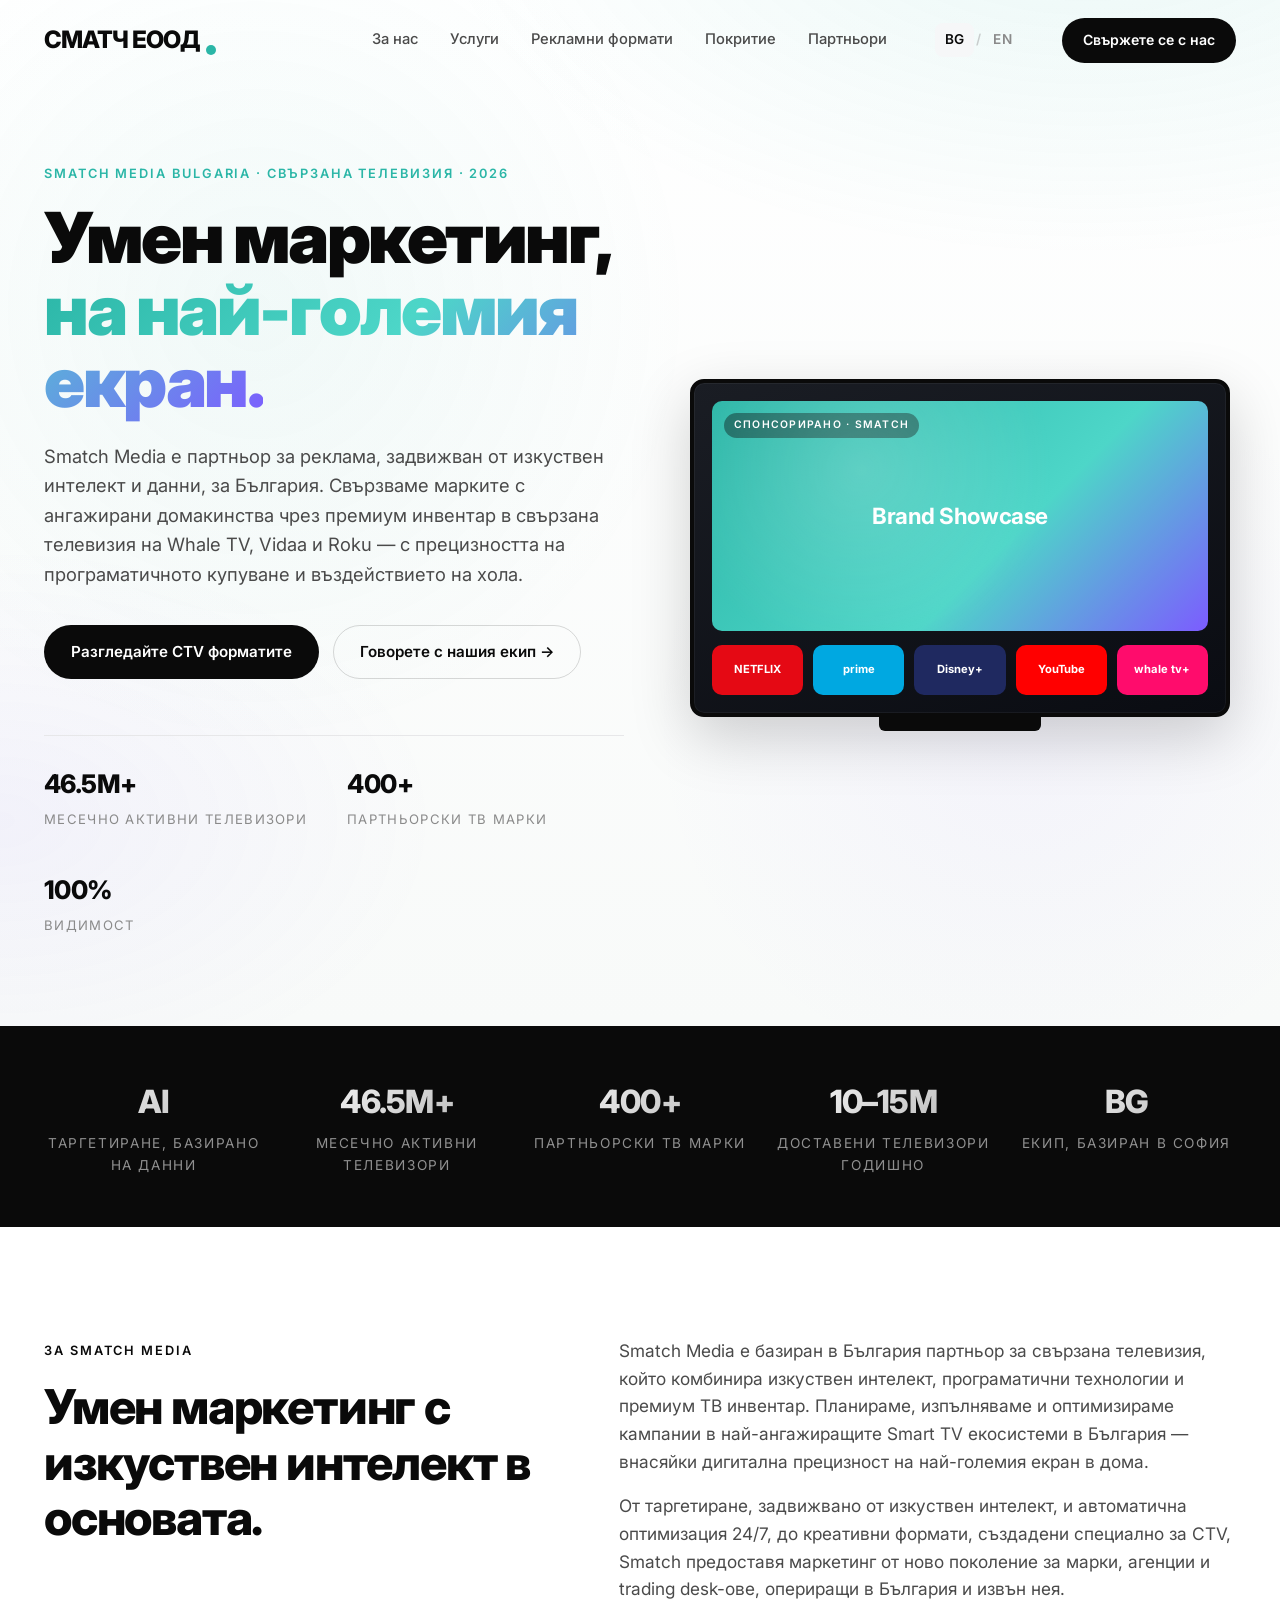
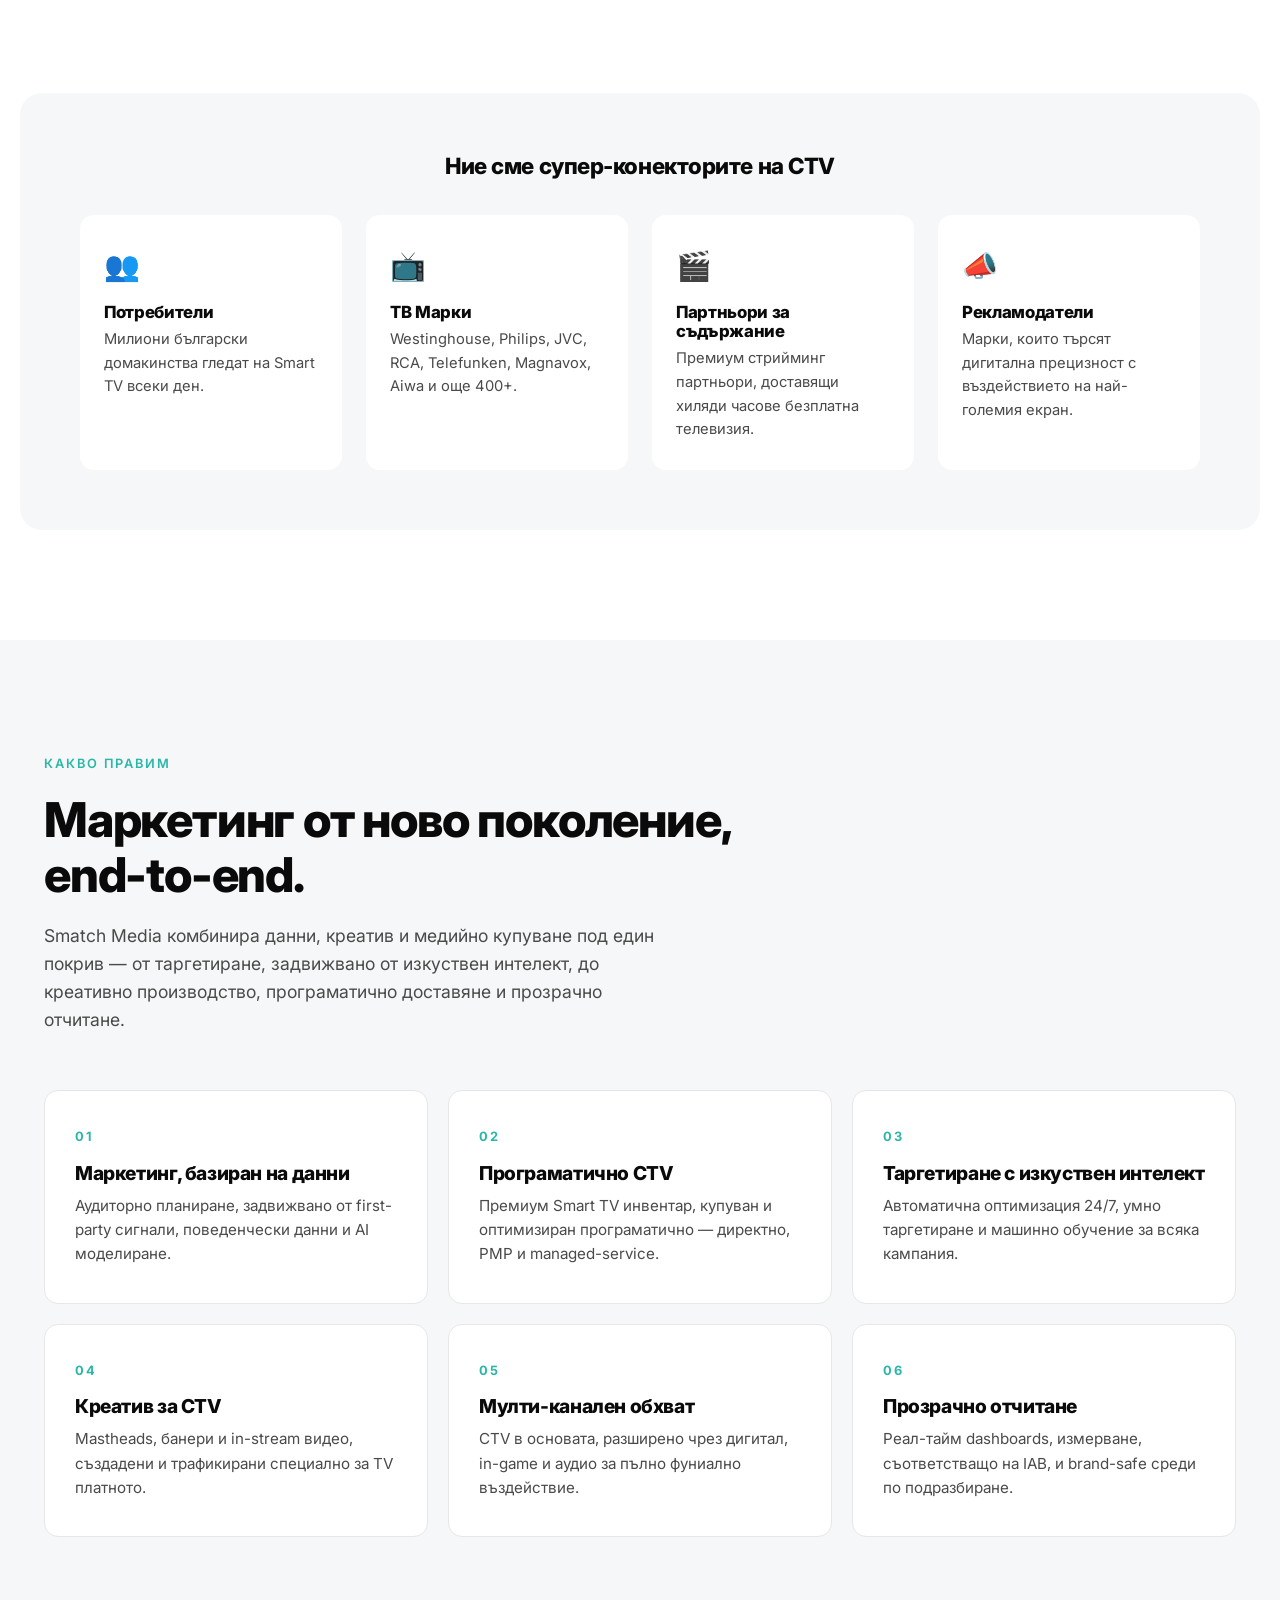
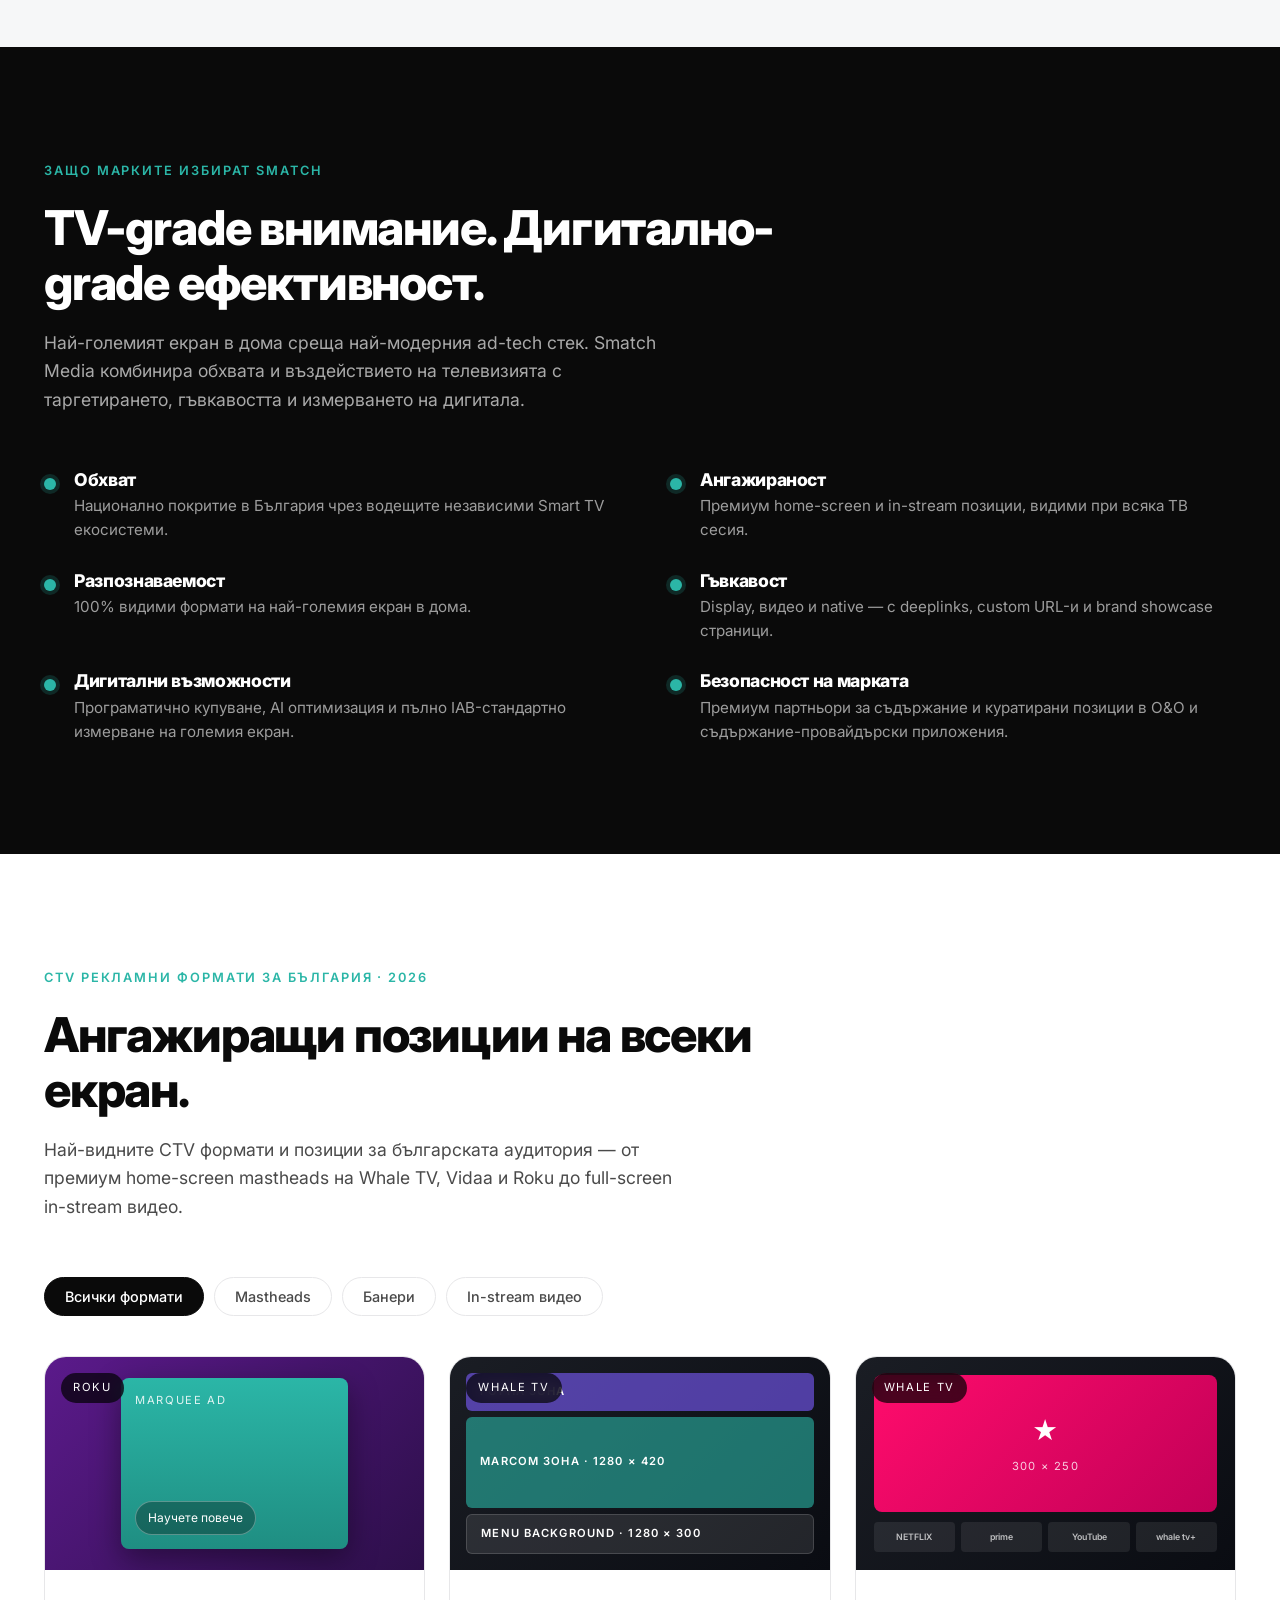
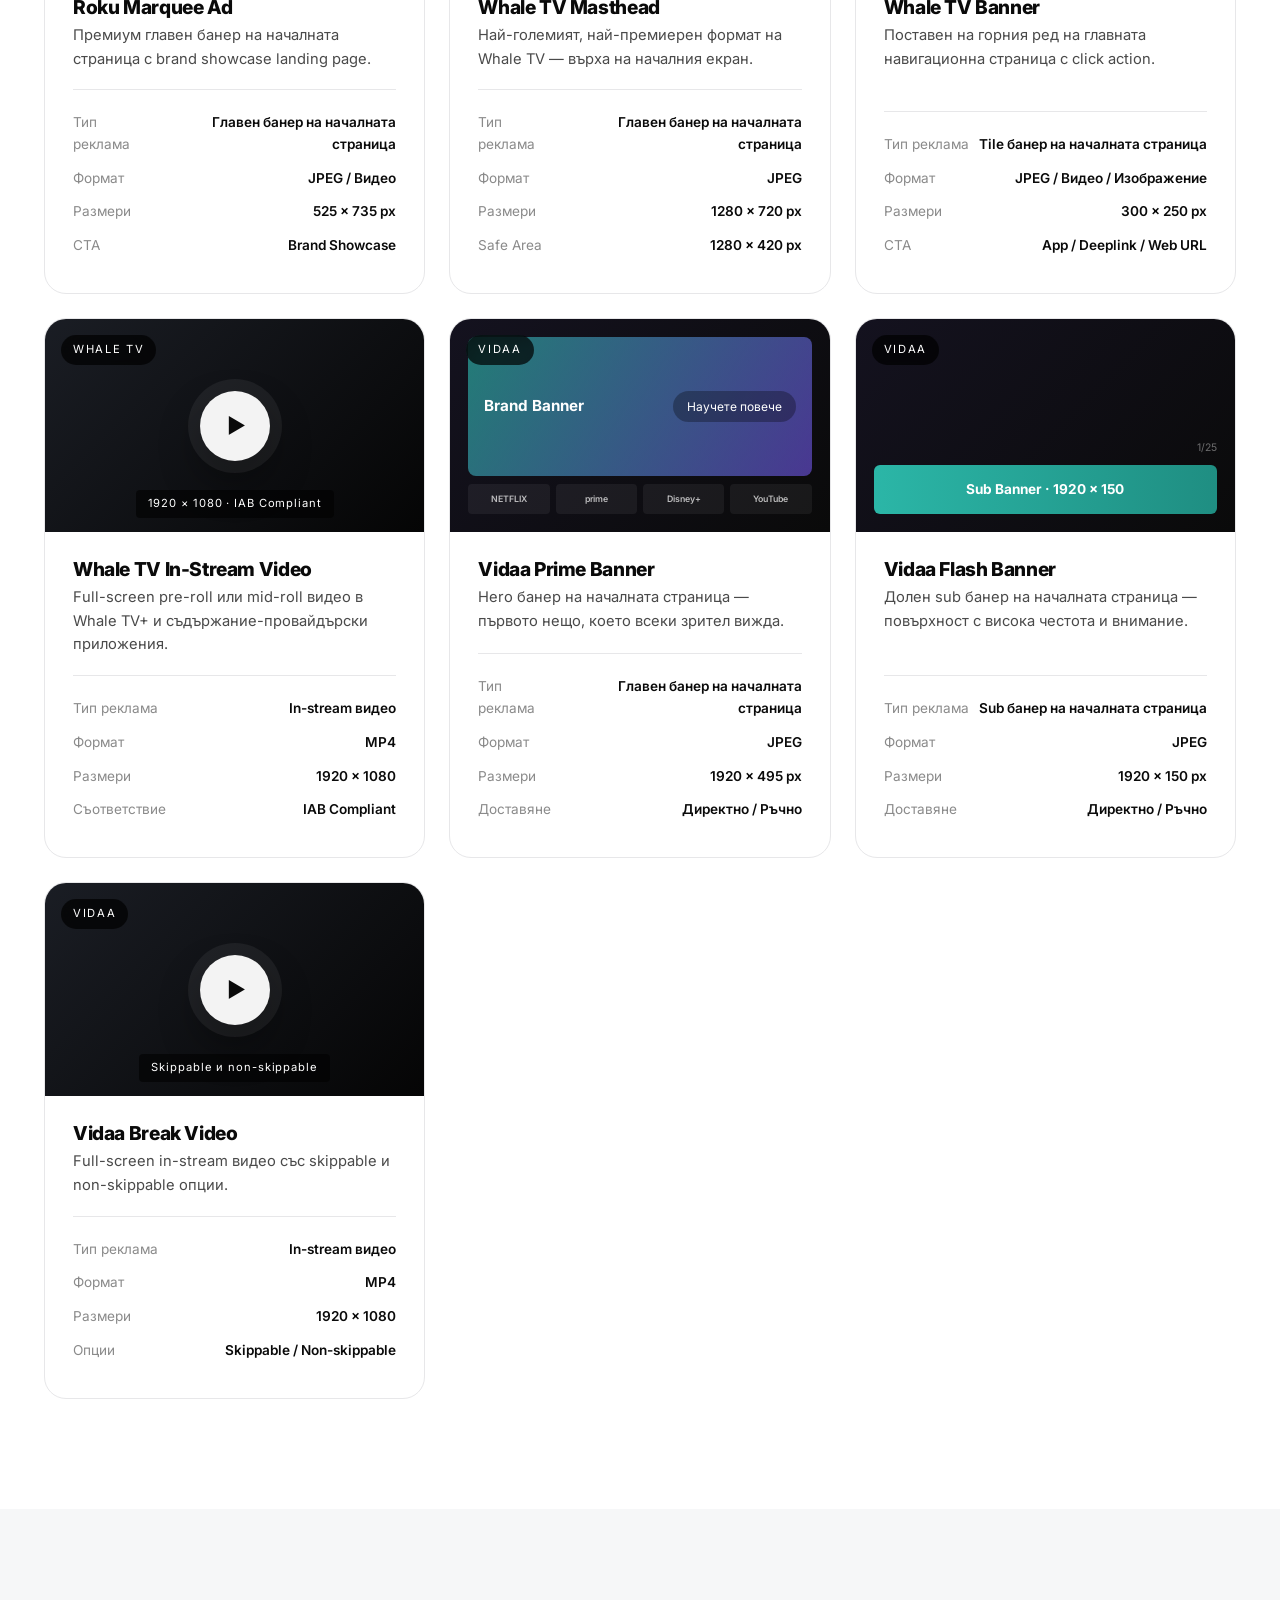
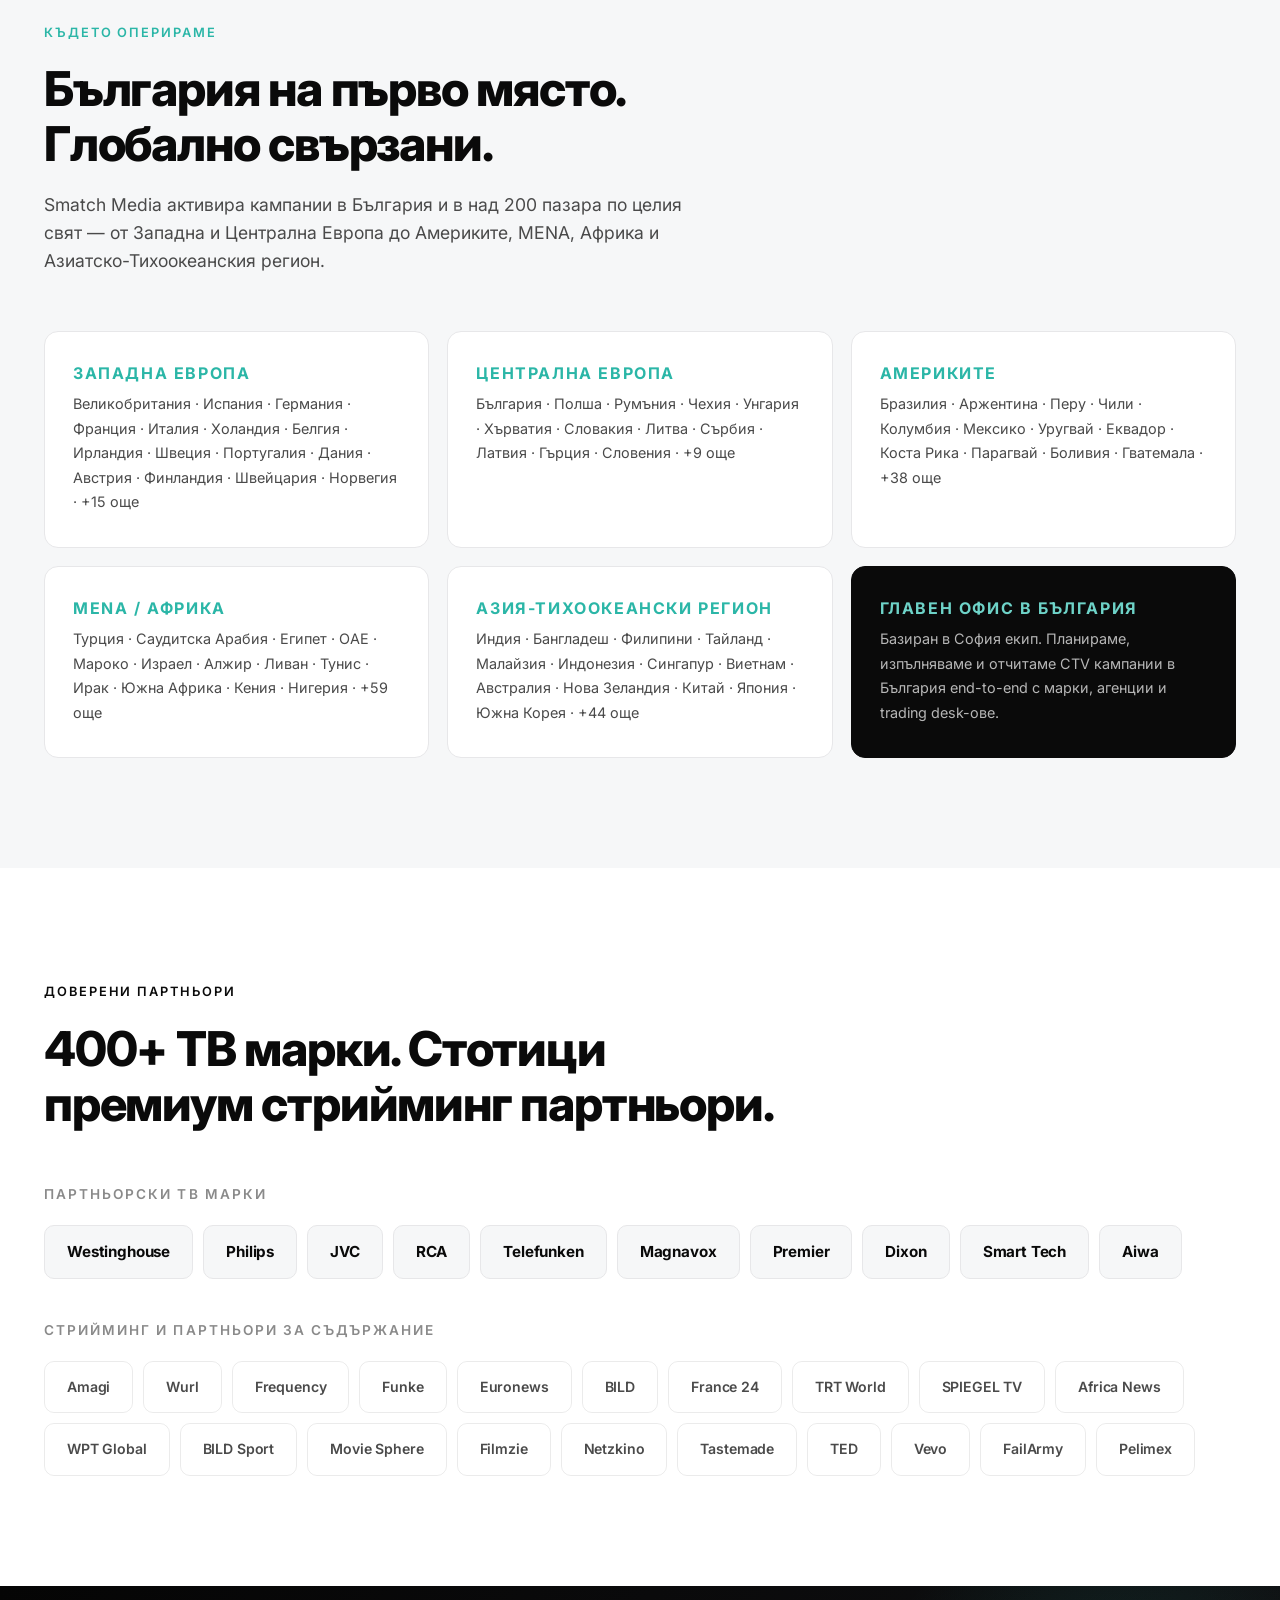
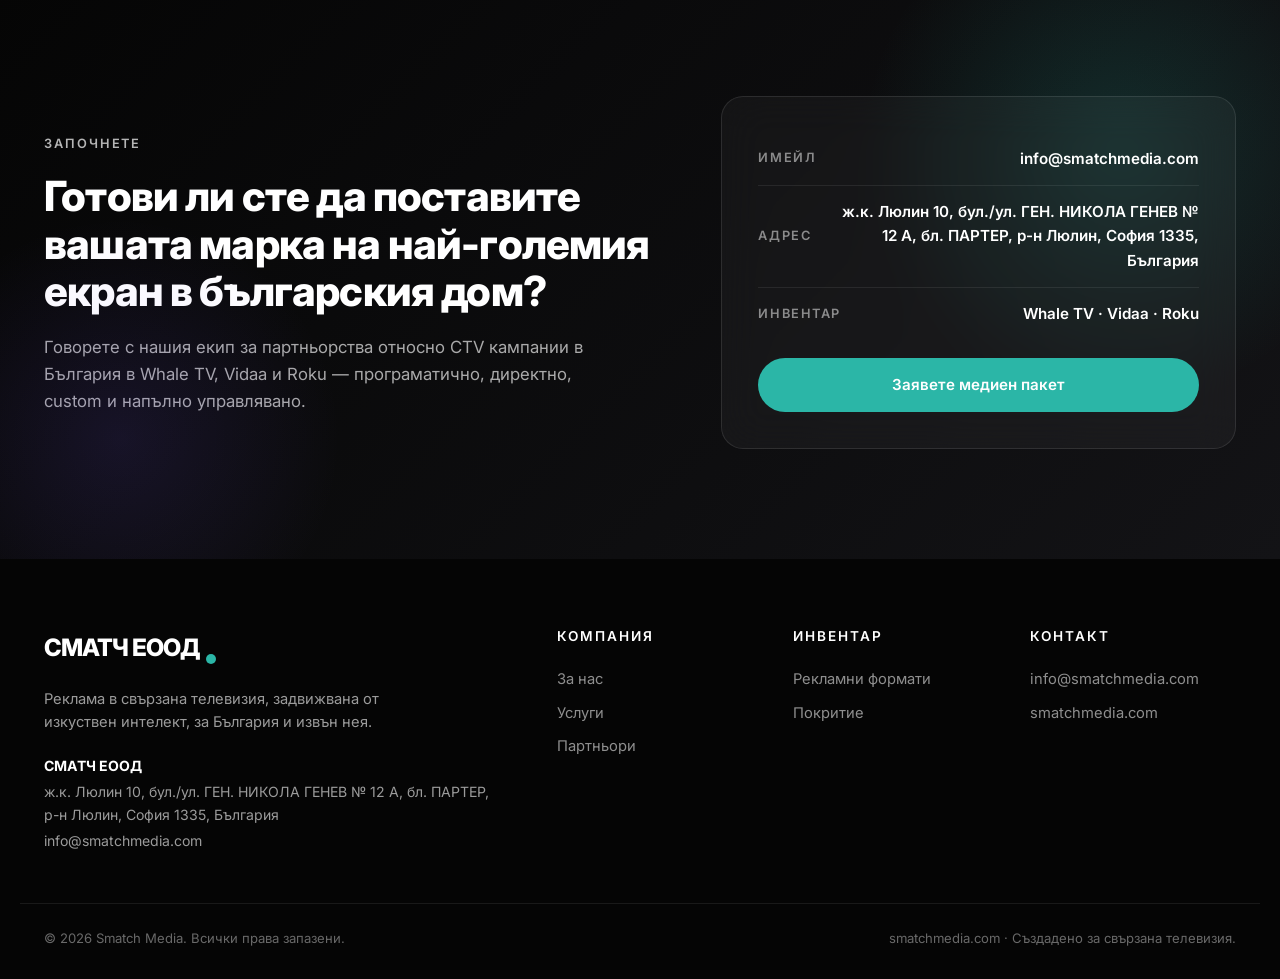
==== commit aa84b6b6: "Update logo to СМАТЧ ЕООД, add Sofia office address, remove phone - Replace 'smatch' wordmark with t" ====
--- a/index.html
+++ b/index.html
@@ -19,7 +19,7 @@
   <header class="nav" id="nav">
     <div class="nav__inner container">
       <a href="#top" class="logo" aria-label="Smatch Media — начало">
-        <span class="logo__text">smatch</span><span class="logo__dot"></span>
+        <span class="logo__text">СМАТЧ ЕООД</span><span class="logo__dot"></span>
       </a>
       <nav class="nav__links" aria-label="Основна навигация">
         <a href="#about">За нас</a>
@@ -494,12 +494,8 @@
           <a class="cta__value" href="mailto:info@smatchmedia.com">info@smatchmedia.com</a>
         </div>
         <div class="cta__row">
-          <span class="cta__label">Офис в България</span>
-          <span class="cta__value">София</span>
-        </div>
-        <div class="cta__row">
-          <span class="cta__label">Телефон</span>
-          <a class="cta__value" href="tel:+447435446581">+44 7435 446 581</a>
+          <span class="cta__label">Адрес</span>
+          <span class="cta__value">ж.к. Люлин 10, бул./ул. ГЕН. НИКОЛА ГЕНЕВ № 12 А, бл. ПАРТЕР, р-н Люлин, София 1335, България</span>
         </div>
         <div class="cta__row">
           <span class="cta__label">Инвентар</span>
@@ -515,13 +511,13 @@
     <div class="container footer__inner">
       <div class="footer__brand">
         <a href="#top" class="logo logo--light">
-          <span class="logo__text">smatch</span><span class="logo__dot"></span>
+          <span class="logo__text">СМАТЧ ЕООД</span><span class="logo__dot"></span>
         </a>
         <p>Реклама в свързана телевизия, задвижвана от изкуствен интелект, за България и извън нея.</p>
         <div class="footer__addr">
-          <strong>Smatch Media Bulgaria</strong>
-          <span>София, България</span>
-          <span>info@smatchmedia.com · +44 7435 446 581</span>
+          <strong>СМАТЧ ЕООД</strong>
+          <span>ж.к. Люлин 10, бул./ул. ГЕН. НИКОЛА ГЕНЕВ № 12 А, бл. ПАРТЕР, р-н Люлин, София 1335, България</span>
+          <span>info@smatchmedia.com</span>
         </div>
       </div>
       <div class="footer__cols">
--- a/styles.css
+++ b/styles.css
@@ -109,7 +109,6 @@
 }
 .logo__text {
   font-weight: 800;
-  text-transform: lowercase;
 }
 .logo__dot {
   width: 10px;
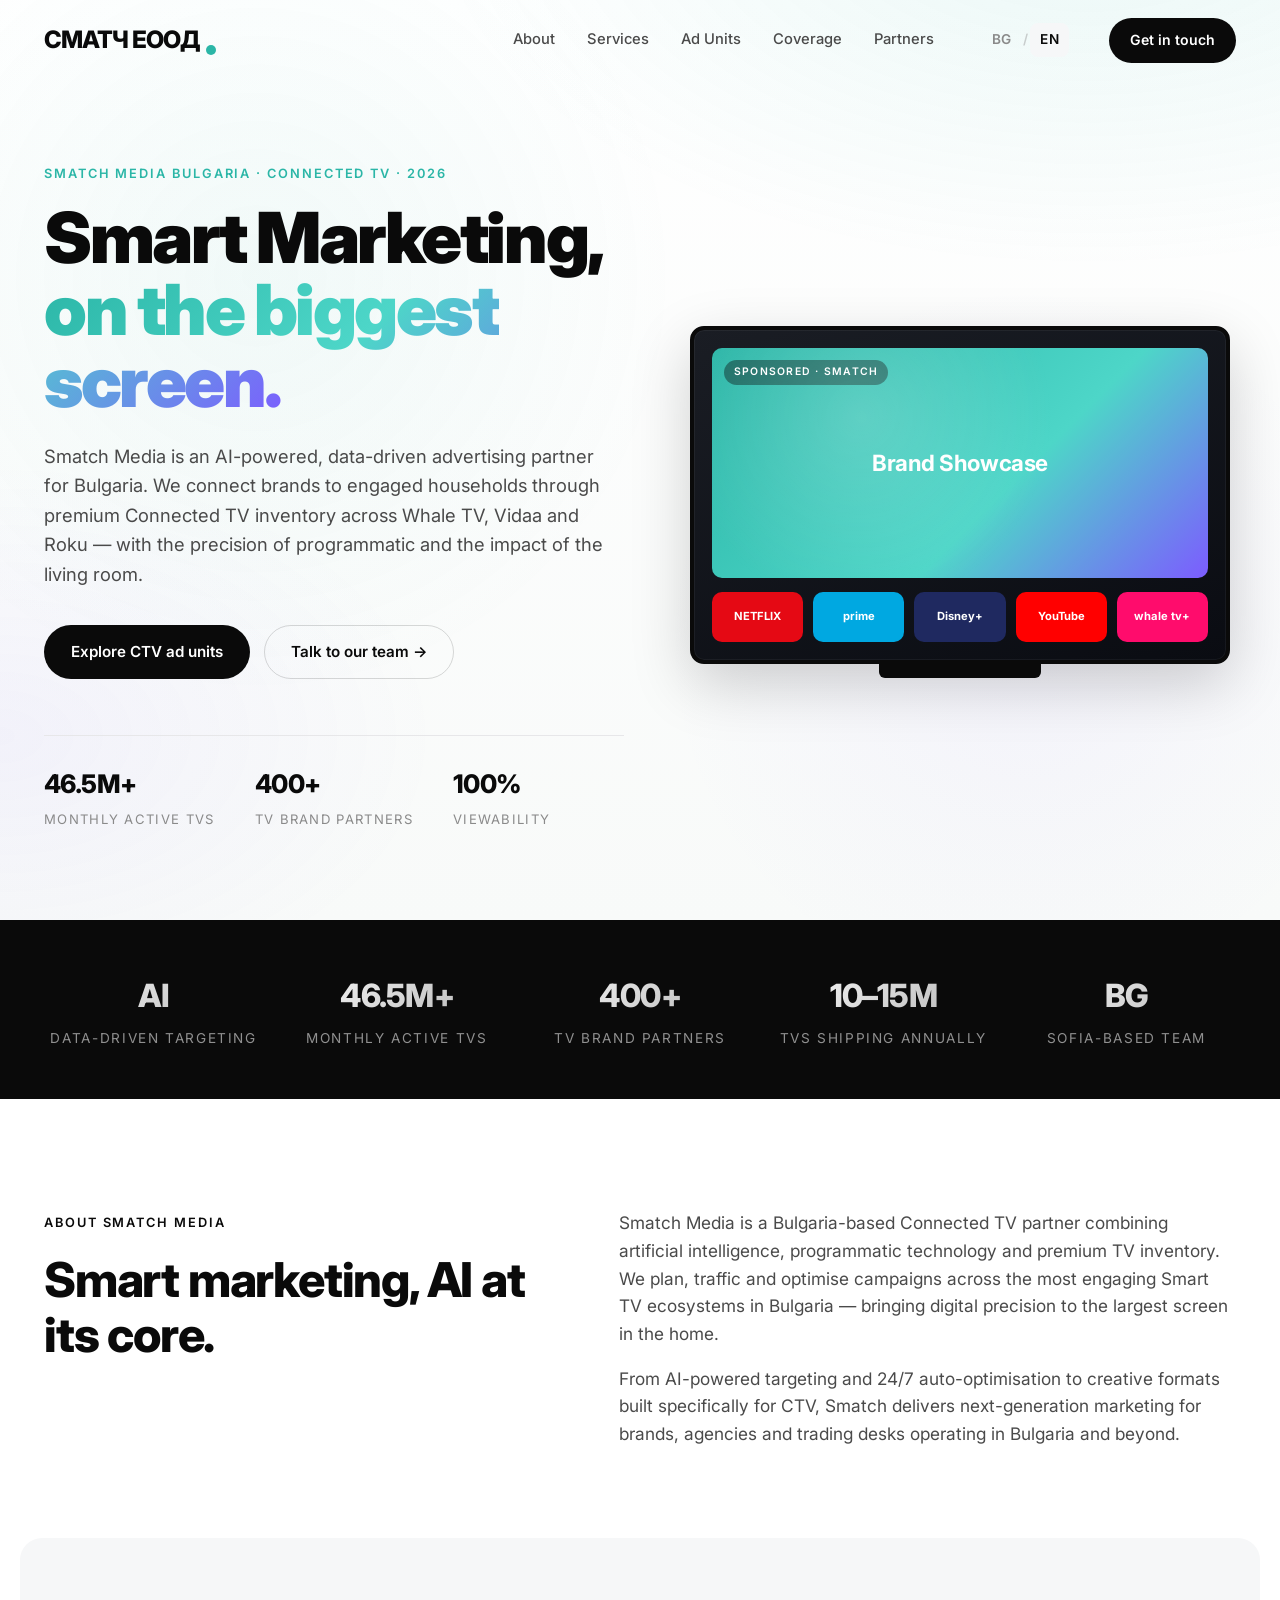
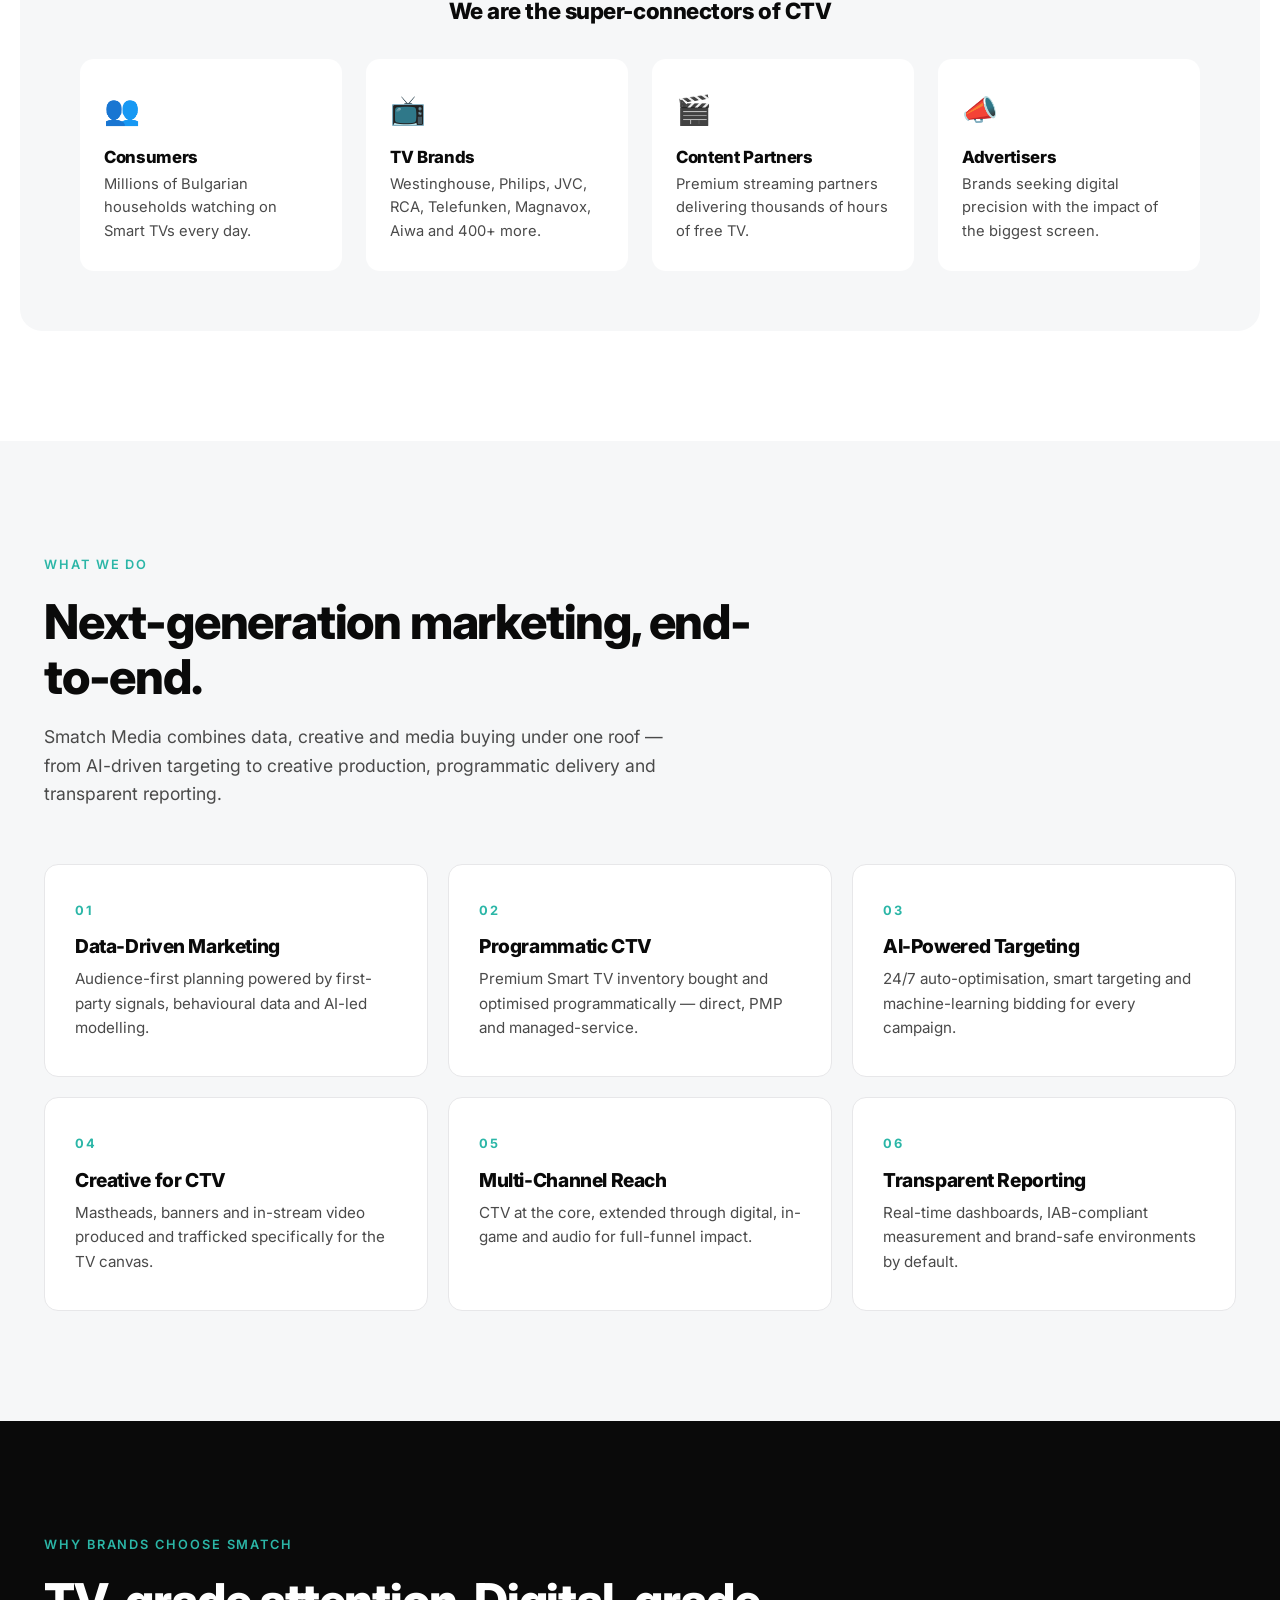
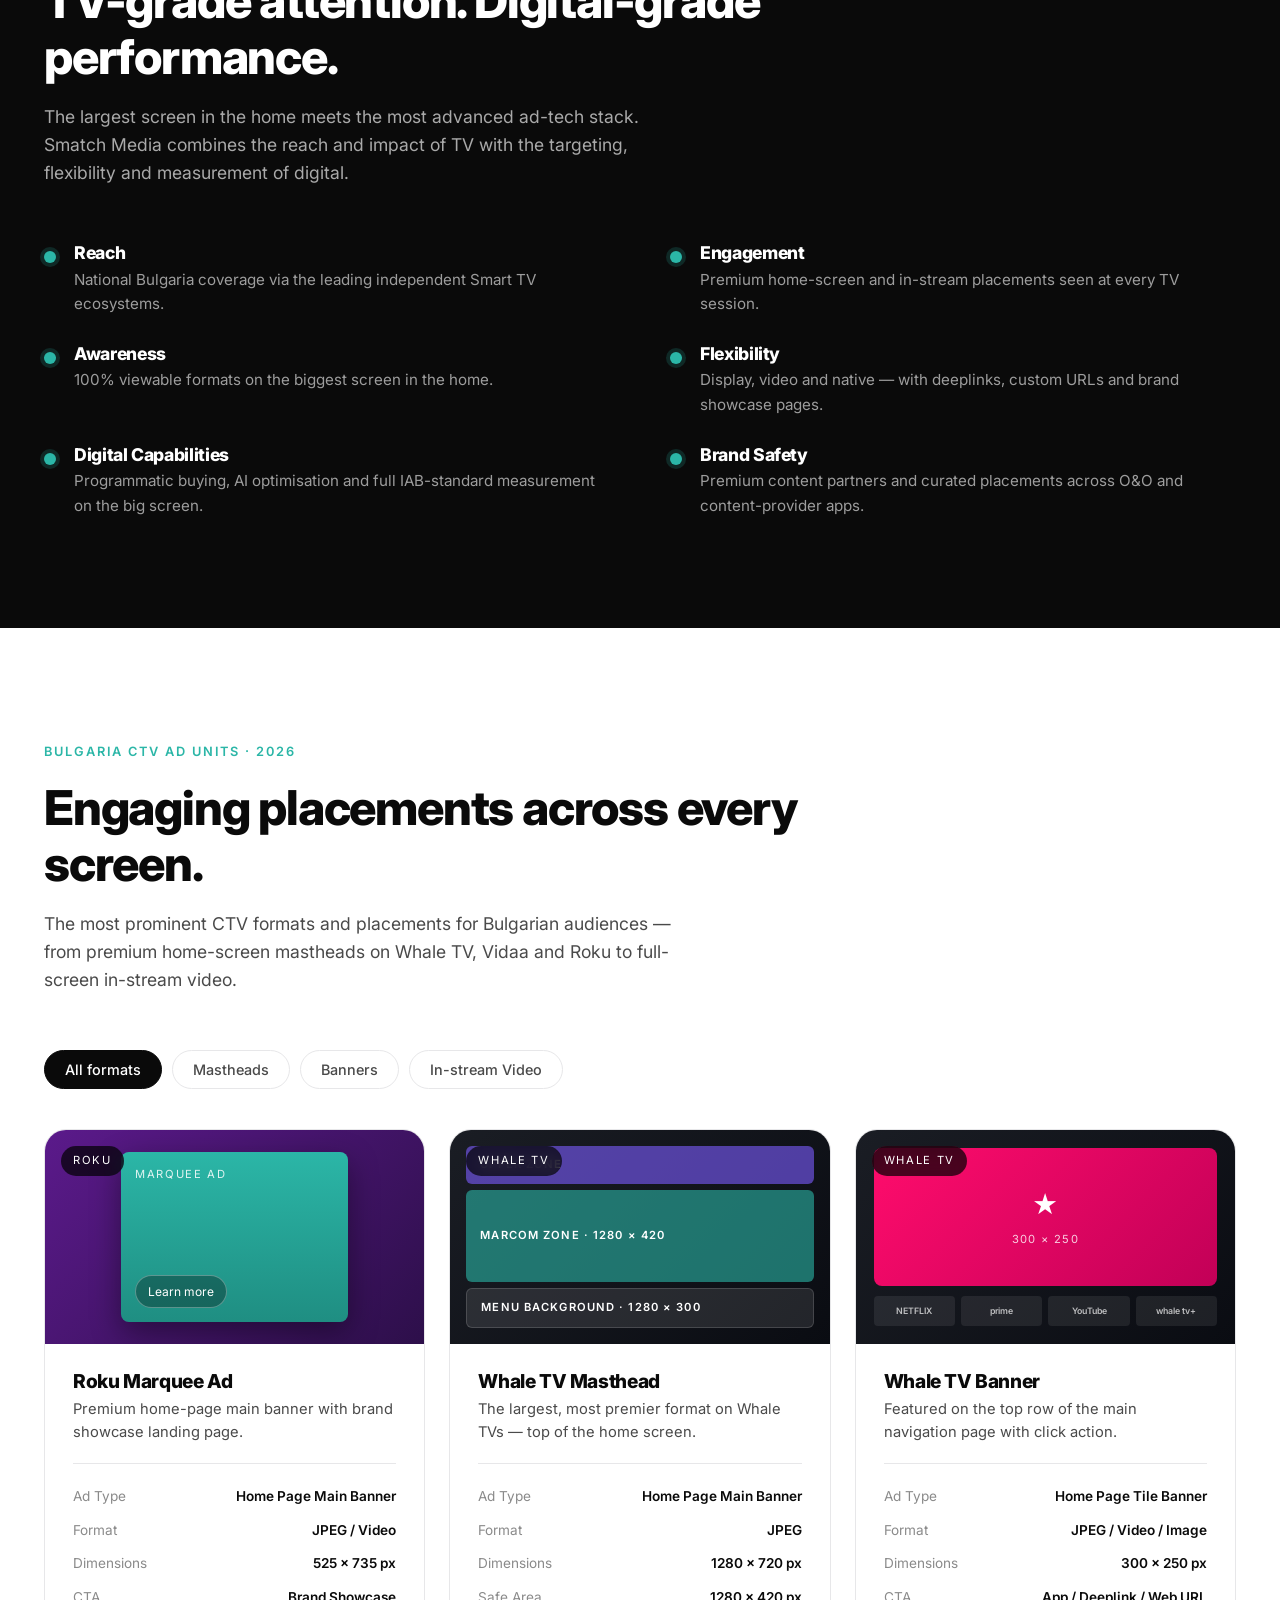
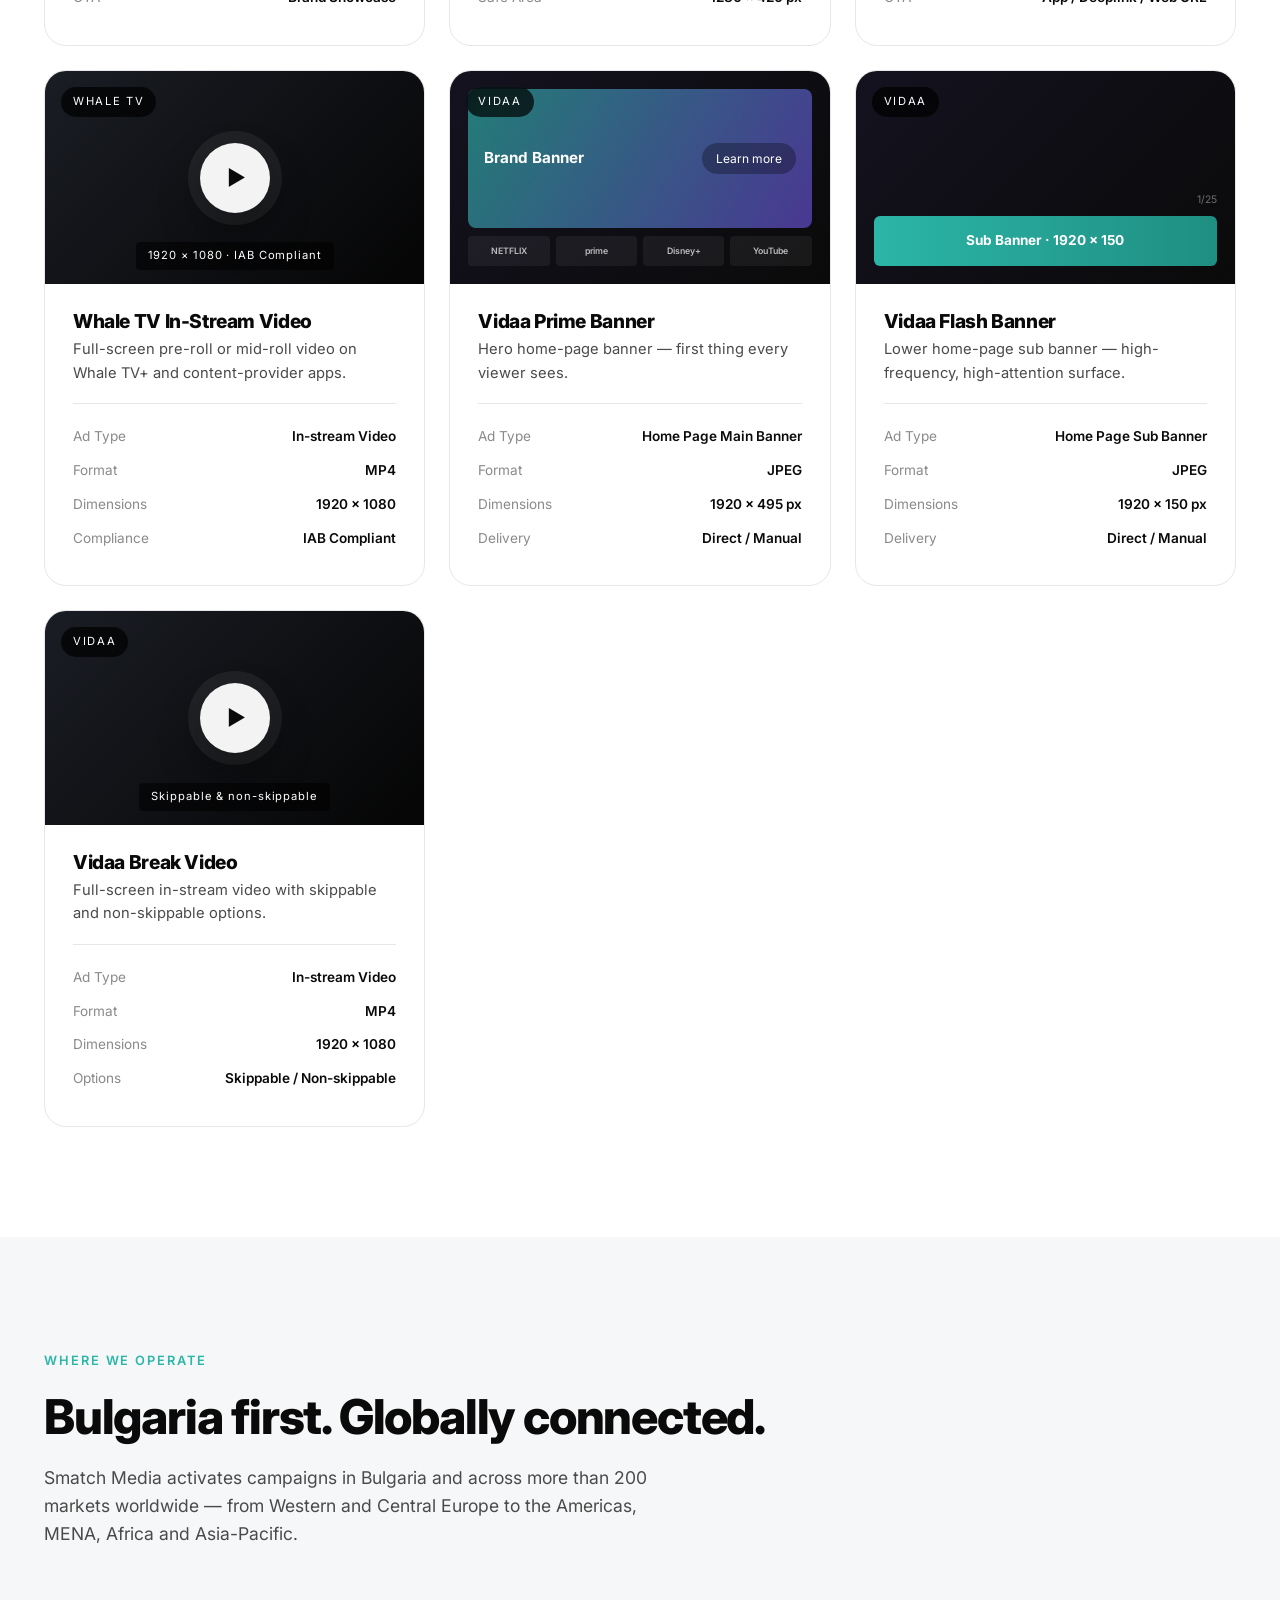
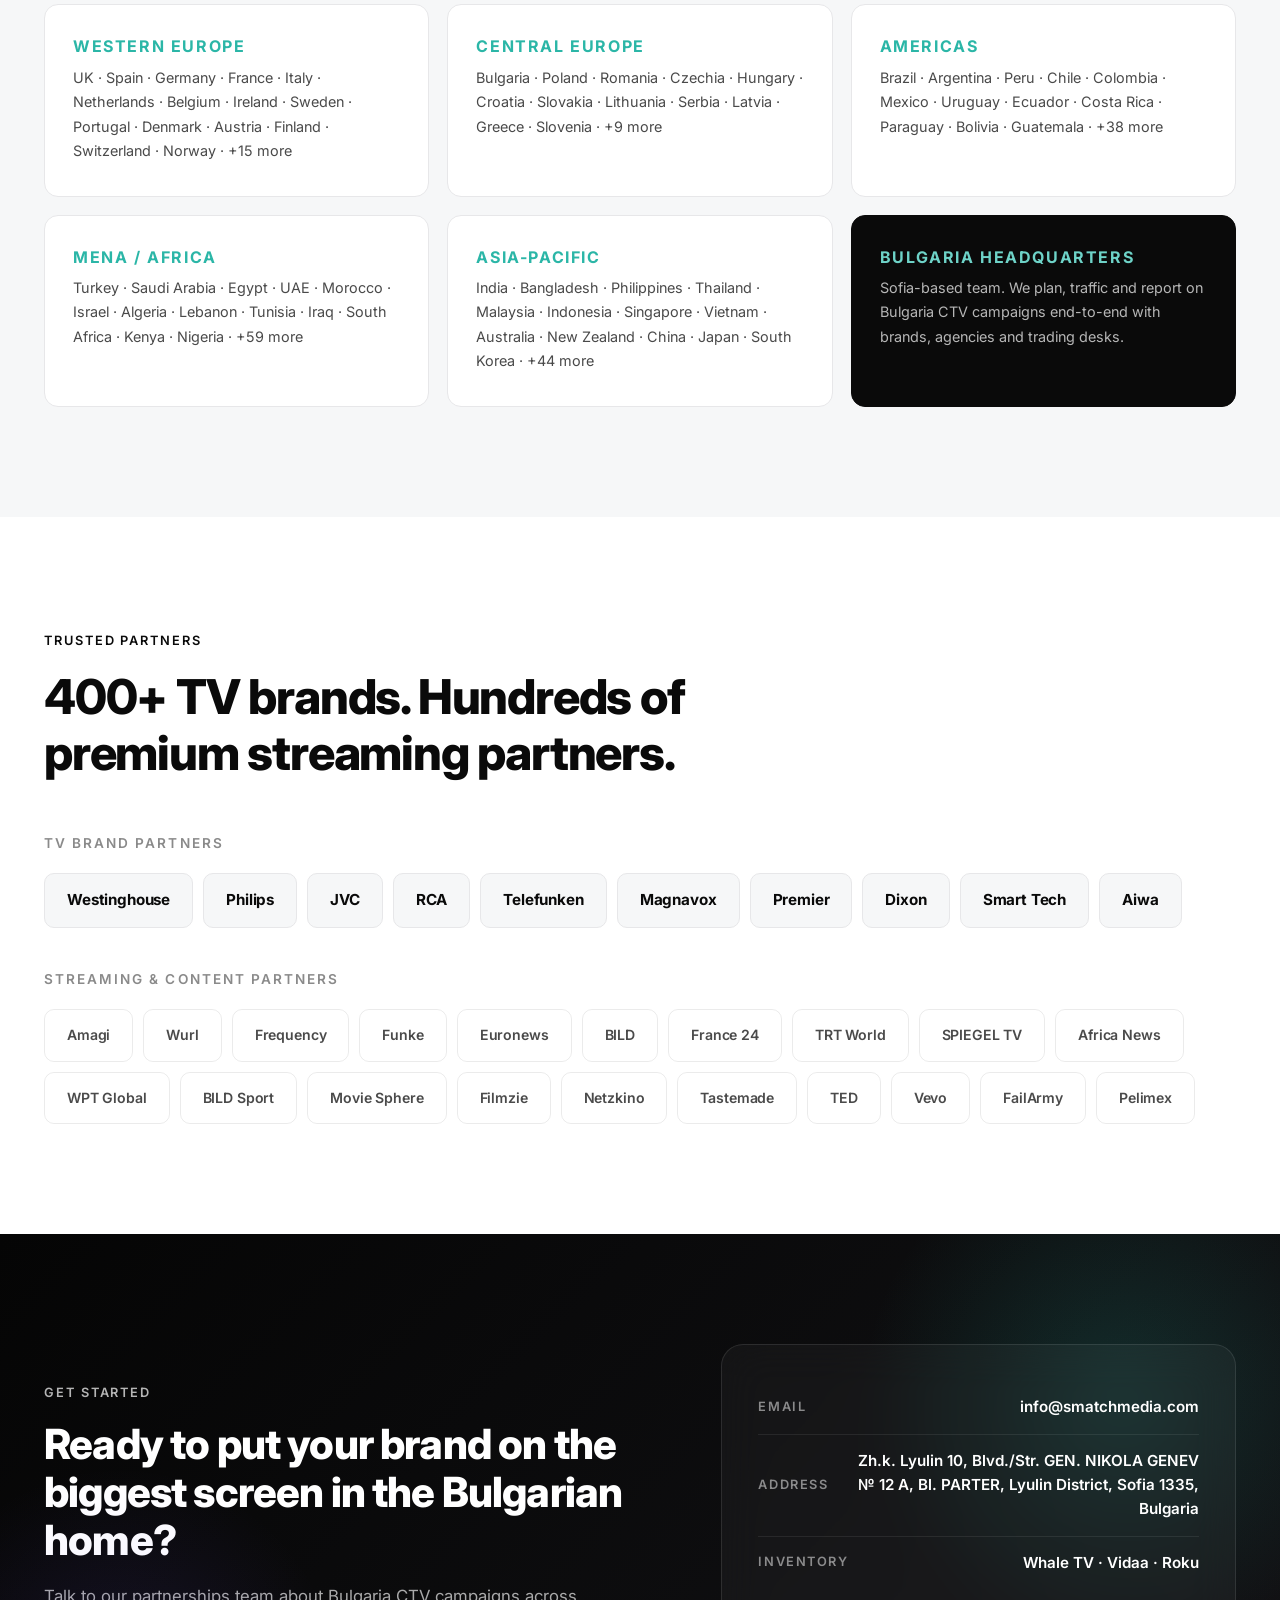
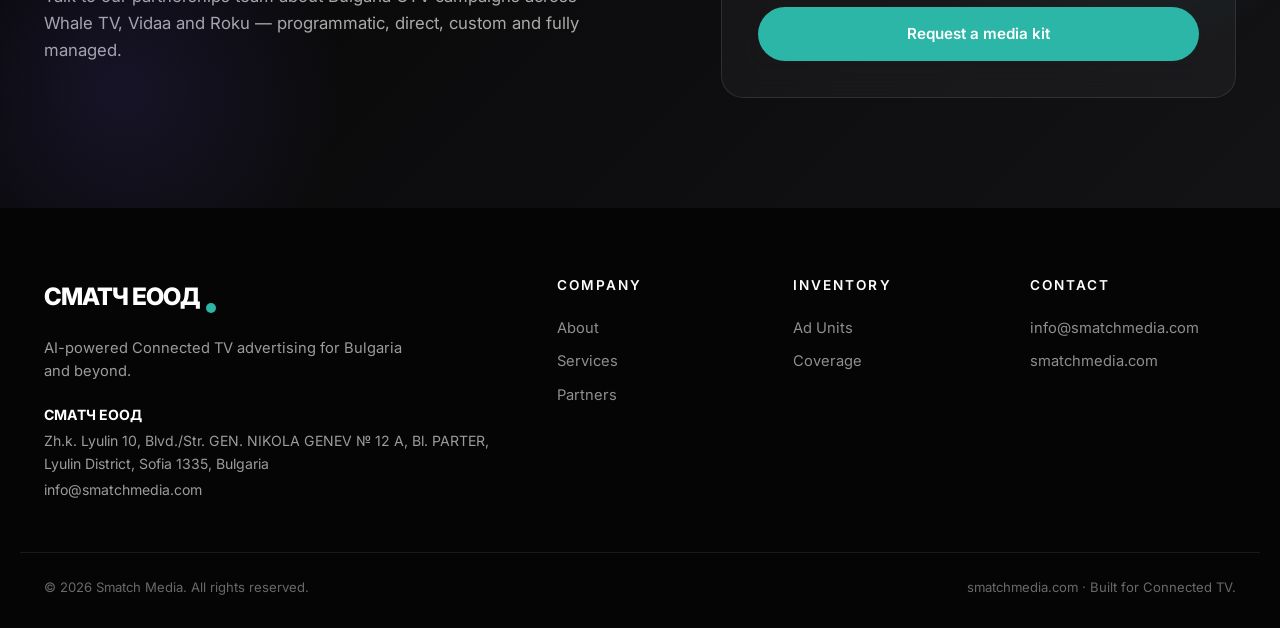
==== commit 2181c660: "Auto-redirect non-Bulgarian browsers from / to /en/ - Inline <head> script on the BG page redirects " ====
--- a/index.html
+++ b/index.html
@@ -7,7 +7,18 @@
   <meta name="description" content="Smatch Media Bulgaria предоставя реклама в свързана телевизия (CTV), задвижвана от изкуствен интелект и данни, в Smart TV устройства в България — инвентар на Whale TV, Vidaa и Roku, програматично и директно." />
   <link rel="alternate" hreflang="bg" href="./" />
   <link rel="alternate" hreflang="en" href="en/" />
-  <link rel="alternate" hreflang="x-default" href="./" />
+  <link rel="alternate" hreflang="x-default" href="en/" />
+  <script>
+    (function () {
+      try {
+        if (localStorage.getItem('smatch_lang')) return;
+        var lang = (navigator.language || navigator.userLanguage || '').toLowerCase();
+        if (lang.indexOf('bg') !== 0) {
+          location.replace('en/' + location.search + location.hash);
+        }
+      } catch (e) {}
+    })();
+  </script>
   <link rel="preconnect" href="https://fonts.googleapis.com">
   <link rel="preconnect" href="https://fonts.gstatic.com" crossorigin>
   <link href="https://fonts.googleapis.com/css2?family=Inter:wght@300;400;500;600;700;800;900&display=swap" rel="stylesheet">
